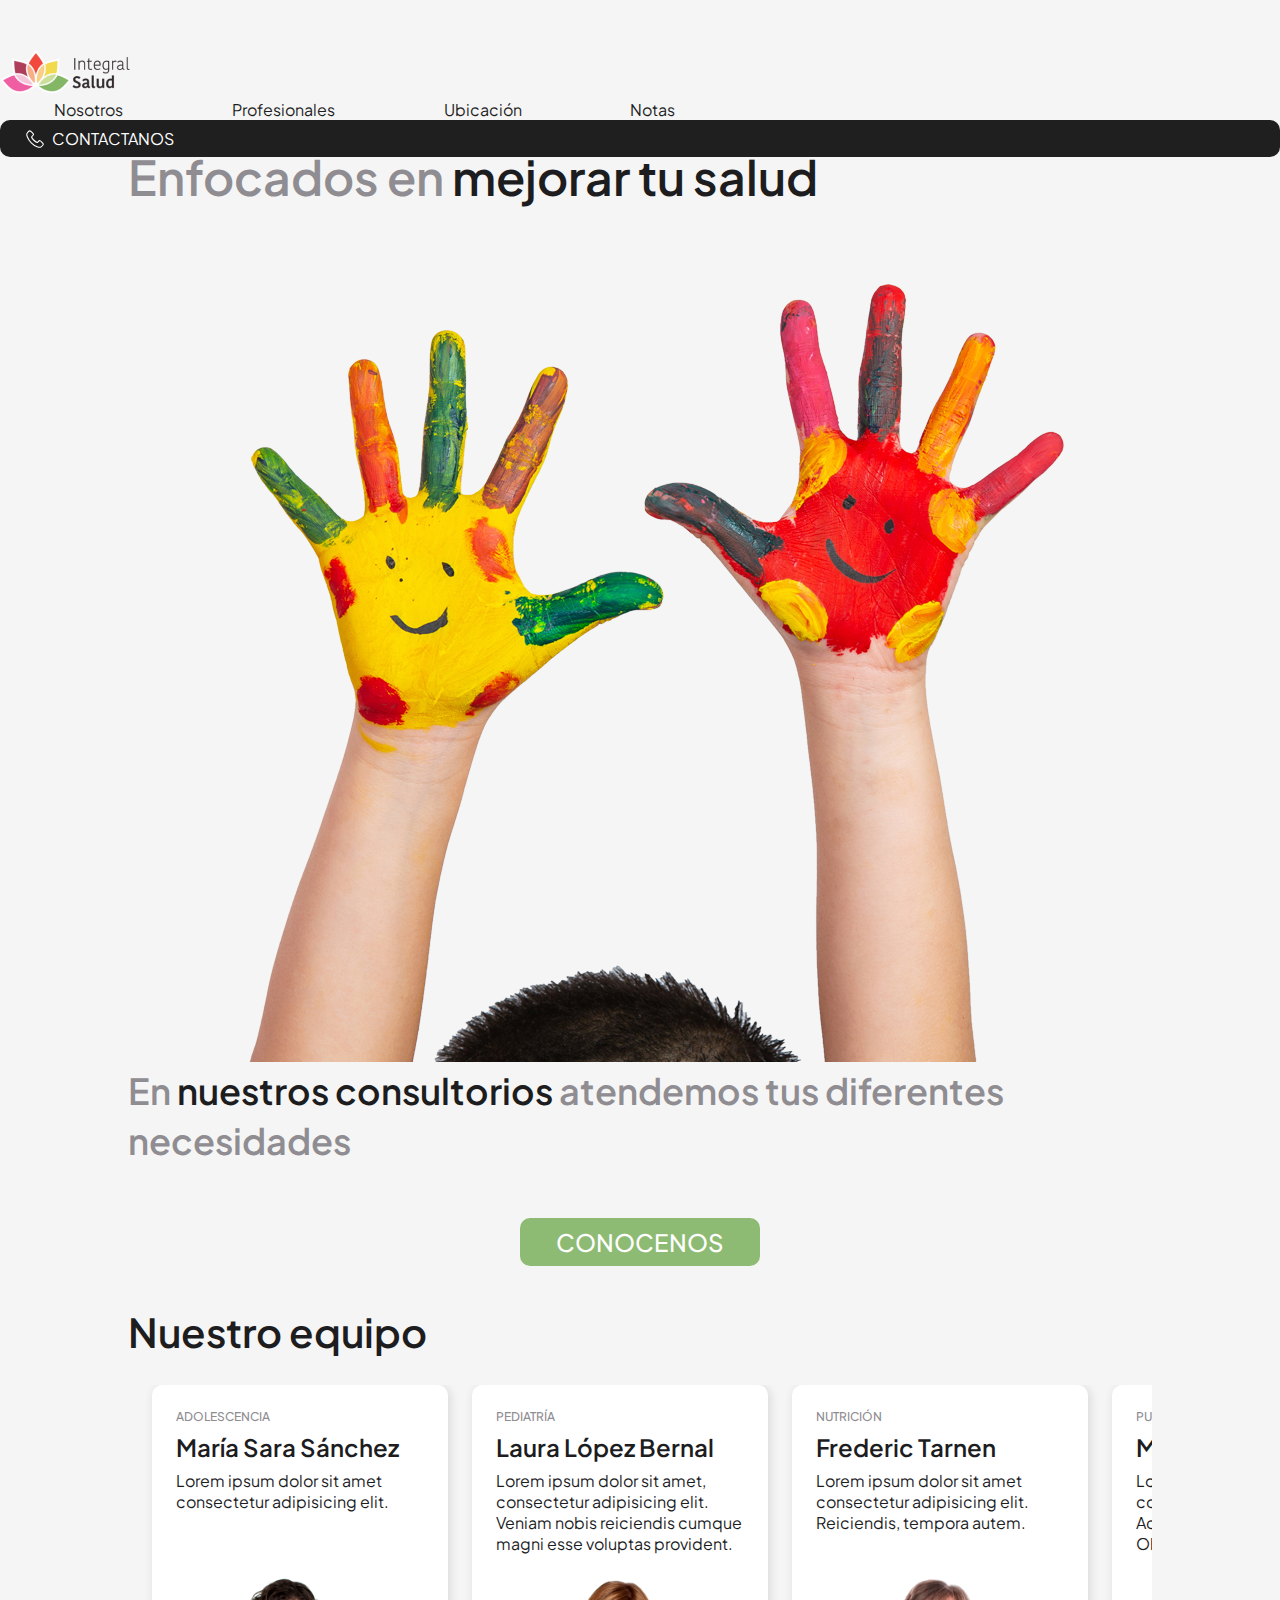
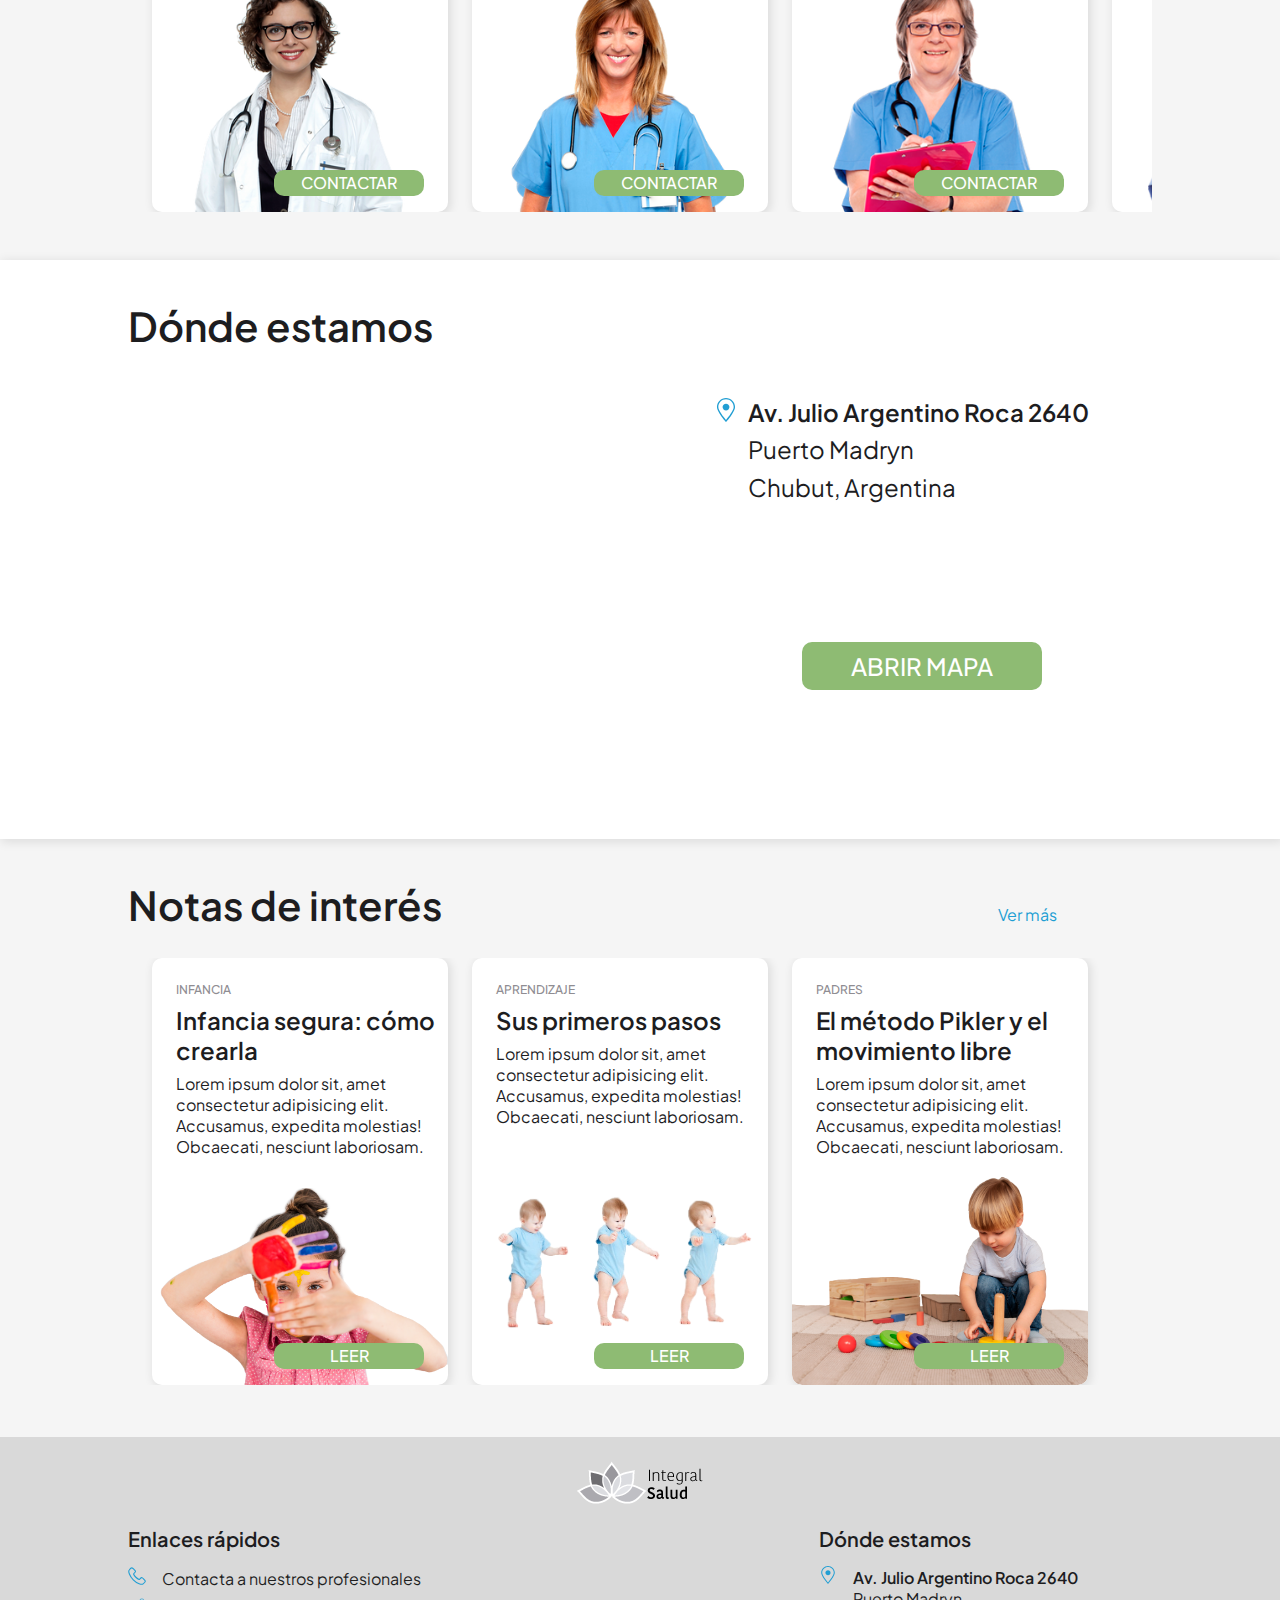
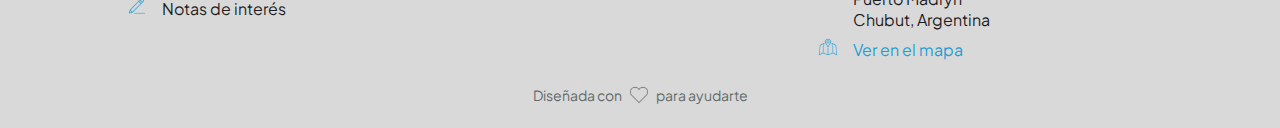
==== index.html @ 853116d3 "Correcciones de mejora SEO y ajustes páginas terciarias" ====
<!DOCTYPE html>
<html lang="es">

<head>
    <meta charset="UTF-8">
    <meta http-equiv="X-UA-Compatible" content="IE=edge">
    <meta name="viewport" content="width=device-width, initial-scale=1.0">
    <meta name="description" content="Consultorios de atención interdiciplinar con excelentes profesionales ubicados en Puerto Madryn">
    <title>Integral Salud</title>
    <!-- CSS Bootstrap -->
    <link href="https://cdn.jsdelivr.net/npm/bootstrap@5.3.0-alpha1/dist/css/bootstrap.min.css" rel="stylesheet"
        integrity="sha384-GLhlTQ8iRABdZLl6O3oVMWSktQOp6b7In1Zl3/Jr59b6EGGoI1aFkw7cmDA6j6gD" crossorigin="anonymous">
    <!-- CSS Propio -->
    <link rel="stylesheet" href="css/style.css">
    <link rel="shortcut icon" href="img/favicon.png" type="image/x-icon">
</head>

<body class="body">

    <header class="container-fluid header">
        <nav class="container navbar navbar-expand-lg">
            <div class="container">
                <a class="navbar-brand" href="index.html"><img class="logo" src="img/logo-IS.png"
                        alt="Logo Integral Salud"></a>
                <button class="navbar-toggler" type="button" data-bs-toggle="collapse"
                    data-bs-target="#navbarSupportedContent" aria-current="true" aria-controls="navbarSupportedContent"
                    aria-expanded="false" aria-label="Toggle navigation">
                    <span class="navbar-toggler-icon"></span>
                </button>
                <div class="collapse navbar-collapse ms-4" id="navbarSupportedContent">
                    <ul class="navbar-nav me-auto mb-2 mb-lg-0">
                        <li class="nav-item">
                            <a class="nav-link" href="html/nosotros.html">Nosotros</a>
                        </li>
                        <li class="nav-item">
                            <a class="nav-link" href="html/equipo.html">Profesionales</a>
                        </li>
                        <li class="nav-item">
                            <a class="nav-link" href="#anclaDonde">Ubicación</a>
                        </li>
                        <li class="nav-item">
                            <a class="nav-link" href="html/notas.html">Notas</a>
                        </li>
                    </ul>
                    <a href="html/contacto.html" class="contactoHeader"><img class="phoneHeader-white"
                            src="img/phone-byn.svg">
                        Contactanos</a>
                </div>
            </div>
        </nav>
    </header>

    <main class=" container-fluid">
        <!-- SECCIÓN 1 - Intro -->
        <section class="fondoGris ">
            <div class="container">
                <h1 class="index">Enfocados en <span class="darkText">mejorar tu salud</span></h1>
                <div class=" intro row">
                    <img src="img/the-hands-of-the-child-who-smeared.png"
                        class="img-fluid imgIntro col-xl-6 col-lg-7 col-md-12" alt="Manos de niño pintadas">
                    <div class="introContacto col-xl-6 col-lg-5 col-md-12">
                        <p>En <span class="darkText">nuestros consultorios</span> atendemos tus diferentes necesidades
                        </p>
                        <a class="btn btnBig" href="html/nosotros.html">Conocenos</a>
                    </div>
                </div>
            </div>
        </section>

        <!-- SECCIÓN 2 - Equipo -->
        <section class="fondoGris">

            <div class="equipo">
                <div class="titleSection">
                    <h2>Nuestro equipo</h2>
                </div>

                <div class="contenedorCard">

                    <div class="card">
                        <div>
                            <h4>Adolescencia</h4>
                            <h3>María Sara Sánchez</h3>
                            <p>Lorem ipsum dolor sit amet consectetur adipisicing elit.</p>
                        </div>
                        <div class="cardFoto">
                            <img class="img-fluid" src="img/female-doctor-1.png" alt="foto doctor X1">
                            <a class="btn btnLittle" href="html/equipo.html#anclaProfUno">Contactar</a>
                        </div>
                    </div>


                    <div class="card">
                        <div>
                            <h4>Pediatría</h4>
                            <h3>Laura López Bernal</h3>
                            <p>Lorem ipsum dolor sit amet, consectetur adipisicing elit. Veniam nobis reiciendis cumque
                                magni esse voluptas provident.</p>
                        </div>
                        <div class="cardFoto">
                            <img src="img/female-doctor-2.png" alt="foto doctor X2">
                            <a class="btn btnLittle" href="html/equipo.html#anclaProfDos">Contactar</a>
                        </div>
                    </div>

                    <div class="card">
                        <div>
                            <h4>Nutrición</h4>
                            <h3>Frederic Tarnen</h3>
                            <p>Lorem ipsum dolor sit amet consectetur adipisicing elit. Reiciendis, tempora autem.</p>
                        </div>
                        <div class="cardFoto">
                            <img src="img/female-doctor-3.png" alt="foto doctor X3">
                            <a class="btn btnLittle" href="html/equipo.html#anclaProfTres">Contactar</a>
                        </div>
                    </div>

                    <div class="card">
                        <div>
                            <h4>Puericultura</h4>
                            <h3>Mima Sánscrito</h3>
                            <p>Lorem ipsum dolor sit, amet consectetur adipisicing elit. Accusamus, expedita molestias!
                                Obcaecati, nesciunt laboriosam.</p>
                        </div>
                        <div class="cardFoto">
                            <img src="img/female-doctor-4.png" alt="foto doctor X4">
                            <a class="btn btnLittle" href="html/equipo.html#anclaProfCuatro">Contactar</a>
                        </div>
                    </div>
                </div>

            </div>
        </section>

        <!-- SECCIÓN 3 - Ubicación -->
        <section class="fondoBlanco">
            <div class="contenedorBlanco">
                <div class="ancla" id="anclaDonde"></div>
                <div class="titleSection">
                    <h2>Dónde estamos</h2>
                </div>
                <div class="contenedorMapa container">

                    <div class="mapa">

                        <iframe
                            src="https://www.google.com/maps/embed?pb=!1m18!1m12!1m3!1d2928.069604830177!2d-65.02210078463288!3d-42.786878379160484!2m3!1f0!2f0!3f0!3m2!1i1024!2i768!4f13.1!3m3!1m2!1s0xbe024aaa87803cfd%3A0x4773f3491fe234e!2sAv.%20Julio%20Argentino%20Roca%202640%2C%20Puerto%20Madryn%2C%20Chubut%2C%20Argentina!5e0!3m2!1ses-419!2sfr!4v1675277834554!5m2!1ses-419!2sfr"
                            width="720" height="468" class="responsive-iframe" style="border:0; border-radius: 10px;"
                            allowfullscreen="" loading="lazy" referrerpolicy="no-referrer-when-downgrade"></iframe>
                    </div>

                    <div class="direccion">
                        <img src="img/location-icon.svg" class="location-icon" alt="icono de ubicación">
                        <div class="direccionMapa">
                            <p class="bold">Av. Julio Argentino Roca 2640</p>
                            <p>Puerto Madryn</p>
                            <p>Chubut, Argentina</p>
                        </div>
                    </div>

                    <div class="btnMapa text-center">
                        <a class="btn btnBig" href="https://goo.gl/maps/G1TZ9tgbTAvMASJS9" target="_blank">Abrir
                            mapa</a>
                    </div>

                </div>
            </div>
        </section>

        <!-- SECCIÓN 4 - Notas -->
        <section class="fondoGris">

            <div class="notas">
                <div class="titleSection titleNotas">
                    <h2>Notas de interés</h2>
                </div>

                <div class="enlaceNotas">
                    <a class="enlaceNotas" href="html/notas.html">Ver más</a>
                </div>

                <div class="contenedorCard cardNotas">
                    <div class="card">
                        <div>
                            <h4>Infancia</h4>
                            <h3>Infancia segura: cómo crearla</h3>
                            <p>Lorem ipsum dolor sit, amet consectetur adipisicing elit. Accusamus, expedita molestias!
                                Obcaecati, nesciunt laboriosam.</p>
                        </div>

                        <div class="cardFoto">
                            <img src="img/girl-looking-through-her-painted-hands.png"
                                alt="niña mirando através de sus manos">
                            <a class="btn btnLittle" id="nota-infancia-segura" href="html/infanciasegura.html">Leer</a>
                        </div>
                    </div>
                    <div class="card">
                        <div>
                            <h4>Aprendizaje</h4>
                            <h3>Sus primeros pasos</h3>
                            <p>Lorem ipsum dolor sit, amet consectetur adipisicing elit. Accusamus, expedita molestias!
                                Obcaecati, nesciunt laboriosam.</p>
                        </div>

                        <div class="cardFoto">
                            <img src="img/primeros-pasos.png" alt="niño dando primeros pasos">
                            <a class="btn btnLittle" id="nota-primeros-pasos" href="html/primerospasos.html">Leer</a>
                        </div>
                    </div>
                    <div class="card">
                        <div>
                            <h4>Padres</h4>
                            <h3>El método Pikler y el movimiento libre</h3>
                            <p>Lorem ipsum dolor sit, amet consectetur adipisicing elit. Accusamus, expedita molestias!
                                Obcaecati, nesciunt laboriosam.</p>
                        </div>

                        <div class="cardFoto">
                            <img src="img/kid-playing-with-wooden-toy.png" alt="niño con juguetes de madera">
                            <a class="btn btnLittle" id="nota-pikler" href="html/metodopikler.html">Leer</a>
                        </div>
                    </div>

                </div>
            </div>
        </section>
    </main>

    <footer class="container-fluid">
        <img id="logoBYN" src="img/logo-IS-byn.png" alt="Logo Integral Salud en grises">

        <div class="contenedorFooter">

            <div class="footerLinks">
                <h5>Enlaces rápidos</h5>
                <a href="html/equipo.html"><img class="phoneHeader-color" src="img/phone-color.svg" alt="icono de teléfono">Contacta a nuestros
                    profesionales</a>
                <a href="html/notas.html"><img class="pencilIcon" src="img/pencil.svg" alt="icono de un lápiz">Notas de interés</a>
            </div>

            <div class="footerAddress">
                <h5>Dónde estamos</h5>
                <div class="address">
                    <div>
                        <img class="locationIcon" src="img/location-icon.svg" alt="icono de ubicación">
                    </div>
                    <div>
                        <p class="bold">Av. Julio Argentino Roca 2640</p>
                        <p>Puerto Madryn</p>
                        <p>Chubut, Argentina</p>
                    </div>
                </div>
                <a href="https://goo.gl/maps/G1TZ9tgbTAvMASJS9" class="linkMapa" target="_blank"><img class="mapaIcon"
                        src="img/mapa.svg" alt="icono de mapa">Ver en el mapa</a>
            </div>

        </div>

        <div class="sign">
            <p>Diseñada con </p><img src="img/heart.svg" alt="icono de un corazón">
            <p> para ayudarte</p>
        </div>
    </footer>
    <script src="https://cdn.jsdelivr.net/npm/bootstrap@5.3.0-alpha1/dist/js/bootstrap.bundle.min.js"
        integrity="sha384-w76AqPfDkMBDXo30jS1Sgez6pr3x5MlQ1ZAGC+nuZB+EYdgRZgiwxhTBTkF7CXvN"
        crossorigin="anonymous"></script>
</body>

</html>
---- css/style.css ----
@charset "UTF-8";
/* FUENTES */
@import url("https://fonts.googleapis.com/css2?family=Plus+Jakarta+Sans:wght@300;400;500;600&display=swap");
/* MIXINS */ /* BODY */
* {
  margin: 0;
  padding: 0;
}

.body {
  background-color: #F5F5F5;
  font-family: "Plus Jakarta Sans", sans-serif;
  color: #1D1D1F;
  font-size: 16px;
  font-weight: 400;
  overflow-x: hidden;
}

.container-fluid,
.container {
  padding-left: 0;
  padding-right: 0;
}

/* MAIN */
main {
  display: flex;
  flex-direction: column;
  position: relative;
  top: 100px;
  margin-bottom: 52px;
  padding-bottom: 52px;
  overflow-x: hidden;
}

.fondoGris {
  margin: 0 10%;
  padding-top: 16px;
}

.fondoBlanco {
  background-color: #FFFFFF;
  box-shadow: 2px 2px 10px 1px rgba(0, 0, 0, 0.1);
  padding-top: 16px;
  padding-bottom: 32px;
}

/* HEADER */
.header {
  position: fixed;
  background: #F5F5F5;
  width: 100vw;
  z-index: 10;
}

/* HEADER - Enlaces menú principal */
nav {
  margin-top: 50px;
  color: #1F1F1F;
  background: #F5F5F5;
  z-index: 10;
}

a {
  text-decoration: none;
  color: #1F1F1F;
}

nav ul a:hover {
  padding-bottom: calc(var(--bs-nav-link-padding-x) - 2px);
  border-bottom: #1F1F1F solid 2px;
  transition: all 0.1s ease;
}

nav li {
  list-style-type: none;
  font-style: normal;
  font-size: 16px;
}

nav ul {
  margin: 0;
  padding: 0;
  display: flex;
  justify-content: space-around;
  width: 57%;
}

.contactoHeader {
  text-transform: uppercase;
  display: flex;
  padding: 8px 32px 8px 18px;
  background-color: #1F1F1F;
  color: #FFFFFF;
  border-radius: 10px;
  flex-direction: row;
  transition: all 0.3s ease;
}

.phoneHeader-white {
  height: 18px;
  margin: auto 8px;
}

.contactoHeader:hover {
  background-color: #5A5A5A;
}

.navbar-toggler {
  border: 0;
}

/* Títulos y subtítulos */
h1,
h2,
h3,
h4.footer,
h5 {
  font-weight: 600;
}

h1.index {
  font-size: 48px;
  color: #8F8D92;
  margin: 30px auto 0px;
}

h2 {
  font-size: 40px;
  margin-top: 24px;
  margin-bottom: 12px;
}

h3,
h2.notas {
  font-size: 24px;
  margin: 8px auto 8px 24px;
}

h4:not(.footer),
h3.notas {
  font-weight: 500;
  font-size: 12px;
  text-transform: uppercase;
  color: #8F8D92;
  margin: 24px auto 0px 24px;
}

h5,
h4.footer,
h3.footer {
  font-size: 20px;
  text-align: left;
  margin: 16px 0px 8px 0px;
}

h1.secundario {
  font-weight: 600;
  font-size: 40px;
  width: 80%;
  margin: 30px auto 8px;
}

h2.pagTerciaria {
  margin: 8px auto;
}

h3.pagTerciaria {
  margin: 24px auto 0px;
}

/* Botones */
.btn {
  color: #FFFFFF;
  background-color: #8EBB73;
  border-radius: 10px;
  font-weight: 500;
  text-transform: uppercase;
  text-align: center;
  display: block;
  transition: all 0.3s ease;
}

.btnBig {
  font-size: 24px;
  line-height: 48px;
  width: 240px;
}

.btnLittle {
  position: absolute;
  right: 24px;
  bottom: 16px;
  font-size: 16px;
  line-height: 26px;
  width: 150px;
}

.btn:hover {
  background-color: #417139;
  color: #FFFFFF;
}

/* SECCIÓN 1 - Intro */
.intro {
  align-items: center;
}

.darkText {
  color: #1D1D1F;
}

.introContacto {
  font-weight: 600;
  font-size: 36px;
  color: #8F8D92;
  display: flex;
  flex-wrap: wrap;
  justify-content: center;
  line-height: 50px;
}
.introContacto p {
  margin: 0%;
  padding-bottom: 52px;
}

.imgIntro {
  margin-top: -20px;
}

/* TARJETAS NOTAS Y PROFESIONALES */
.contenedorCard {
  display: flex;
  width: 100%;
  margin: 16px auto 48px;
  overflow-x: scroll;
  overflow-y: hidden;
  box-sizing: border-box;
  scrollbar-width: none;
  align-items: flex-start;
  padding-right: 20px;
}
.contenedorCard::-webkit-scrollbar {
  width: 0;
}

.card {
  overflow: hidden;
  min-width: 296px;
  max-width: 296px;
  height: 427px;
  background: #FFFFFF;
  box-shadow: 2px 2px 10px 1px rgba(0, 0, 0, 0.1);
  border-radius: 10px;
  margin-left: 24px;
  position: relative;
}
.card p {
  margin: 0px 24px auto 24px;
}

.cardFoto img {
  position: absolute;
  bottom: 0px;
  width: 296px;
  border-bottom-left-radius: 10px;
  border-bottom-right-radius: 10px;
}

/* UBICACIÓN - Sección 3 Home */
.contenedorBlanco {
  margin: 0 10%;
}

.contenedorMapa {
  display: grid;
  grid-template-areas: "mapa direccion" "mapa btnMapa";
  grid-template-rows: 50% 50%;
  grid-template-columns: 50% 45%;
  grid-column-gap: 5%;
}

.responsive-iframe {
  width: 100%;
  height: 440px;
}

.mapa {
  grid-area: mapa;
}

.direccion {
  grid-area: direccion;
  margin: 5% 5%;
  display: flex;
  flex-direction: row;
  align-items: baseline;
}
.direccion p {
  margin: 4% 0%;
  font-size: 24px;
}

.bold {
  font-weight: 600;
}

.location-icon {
  height: 24px;
  margin-right: 10px;
}

.btnMapa {
  margin: 57px auto;
  grid-area: btnMapa;
}

.ancla {
  position: relative;
  top: -135px;
}

/* NOTAS - Sección 4 Home */
.titleSection {
  display: flex;
  flex-direction: row;
  justify-content: space-between;
  align-items: baseline;
}

.notas {
  display: grid;
  grid-template-areas: "titleNotas enlaceNotas" "cardNotas cardNotas";
  grid-template-columns: 85% 15%;
  align-items: baseline;
}

.titleNotas {
  grid-area: titleNotas;
}

.enlaceNotas {
  grid-area: enlaceNotas;
}
.enlaceNotas a {
  font-size: 16px;
  line-height: 20px;
  color: #219ED3;
  text-align: right;
}

.cardNotas {
  grid-area: cardNotas;
}

/* FOOTER */
footer {
  margin-top: 52px;
  margin-bottom: 0px;
  padding: 24px 0px;
  background-color: #D9D9D9;
  text-align: center;
}

.contenedorFooter {
  display: grid;
  grid-template-areas: "footerLinks footerAddress";
  grid-template-columns: 50% 50%;
  grid-column-gap: 10%;
  text-align: left;
  margin-top: 0px;
  margin-left: 10%;
}
.contenedorFooter a {
  margin-top: 8px;
}
.contenedorFooter p {
  margin: 0px;
  font-size: 16px;
}
.contenedorFooter img {
  margin-right: 16px;
  height: 18px;
}
.contenedorFooter .bold {
  margin-top: 8px;
}

.footerLinks {
  display: flex;
  flex-direction: column;
  grid-area: footerLinks;
}

.sign {
  display: flex;
  font-size: 14px;
  color: #656B6C;
  justify-content: center;
  margin-top: 2%;
}
.sign img {
  margin: 0 8px auto;
}

.linkMapa {
  color: #219ED3;
}

.address {
  display: flex;
  align-items: baseline;
}

.footerAddress {
  display: flex;
  flex-direction: column;
  grid-area: footerAddress;
}

/* Páginas secundaria - NOSOTROS, EQUIPO y NOTAS*/
.cardHorizontal {
  width: 100%;
  box-shadow: 2px 2px 10px 1px rgba(0, 0, 0, 0.1);
  border-radius: 10px;
  margin-bottom: 24px;
  align-items: flex-end;
}
.cardHorizontal p {
  margin: 0px 0px 16px 24px;
  text-align: justify;
}

.imgExtra {
  max-width: 100%;
  height: auto;
  margin: auto 0px;
}

.contenido {
  width: 80%;
}

.justificado {
  text-align: justify;
}

.bloque {
  padding-bottom: 32px;
}

.textoGris {
  color: #8F8D92;
}

.textoDestacado {
  font-size: 24px;
}

.btnContactar {
  margin: 0px auto;
}

.boxBlanco {
  margin-bottom: 52px;
}

.whatsappIcon {
  height: 22px;
  margin: 0px 18px;
}

.botonera {
  display: flex;
  justify-content: flex-start;
  align-items: center;
  grid-area: botonera;
}

.btnCard {
  font-size: 14px;
  line-height: 20px;
  padding: 7px 20px;
  margin: 16px 0px 32px 24px;
}

.btnWA {
  display: flex;
  justify-content: center;
  align-content: center;
  margin: 16px 0px 32px 24px;
}

.cardInfo {
  width: 100%;
  margin-bottom: 32px;
  display: grid;
  grid-template-areas: "subtitulo fotoProf" "titulo fotoProf" "botonera fotoProf" "infoProf fotoProf";
  grid-template-columns: 75% 25%;
  align-items: end;
}
.cardInfo h4 {
  grid-area: subtitulo;
}
.cardInfo h3 {
  grid-area: titulo;
}
.cardInfo ul {
  margin-left: 24px;
}

.infoProfUno,
.infoProfDos {
  grid-area: infoProf;
}

.cardFotoProf {
  grid-area: fotoProf;
}
.cardFotoProf img {
  width: 110%;
}

.turnoTres,
.turnoCuatro,
.infoProfTres,
.infoProfCuatro,
.fotoTres,
.fotoCuatro {
  display: none;
}

.cardInfoNota {
  width: 100%;
  margin-bottom: 32px;
  display: grid;
  grid-template-areas: "subtitulo fotoNota" "titulo fotoNota" "infoNota fotoNota" "botonera fotoNota";
  grid-template-columns: 62% 38%;
  align-items: end;
}
.cardInfoNota h3 {
  grid-area: subtitulo;
}
.cardInfoNota h2 {
  grid-area: titulo;
}
.cardInfoNota ul {
  margin-left: 24px;
}

.cardFotoNota {
  grid-area: fotoNota;
}
.cardFotoNota img {
  width: 100%;
  border-end-end-radius: 10px;
}

.infoNotaUno, .infoNotaDos, .infoNotaTres {
  grid-area: infoNota;
}

/* Página secundaria - CONTACTO */
.formContacto {
  width: 68%;
  margin: auto;
  display: flex;
  flex-direction: column;
  justify-content: center;
}

.boxInput {
  display: flex;
  flex-direction: column;
}

.datos {
  display: grid;
  grid-template-areas: "especialista nombre" "email telefono";
  grid-template-columns: 42% 42%;
  grid-column-gap: 16%;
  padding-right: 0;
}

input {
  font-family: "Plus Jakarta Sans", sans-serif;
  font-size: 16px;
  border: 0px;
  box-shadow: 2px 2px 10px 1px rgba(0, 0, 0, 0.1);
  border-radius: 5px;
  padding: 8px 16px;
}

textarea {
  font-family: "Plus Jakarta Sans", sans-serif;
  font-size: 16px;
  border: 0px;
  box-shadow: 2px 2px 10px 1px rgba(0, 0, 0, 0.1);
  border-radius: 5px;
  padding: 8px 16px;
  resize: none;
}

select {
  font-family: "Plus Jakarta Sans", sans-serif;
  font-size: 16px;
  border: 0px;
  box-shadow: 2px 2px 10px 1px rgba(0, 0, 0, 0.1);
  border-radius: 5px;
  padding: 8px 16px;
  padding: 7px 14px;
  width: 100%;
}

label {
  margin-bottom: 8px;
  margin-top: 40px;
  font-weight: 600;
}

.btnSend {
  margin: 32px auto;
  font-size: 24px;
  width: 240px;
}

/* Página terciaria - NOTA INDIVIDUAL */
.fondoBlanco p {
  line-height: 24px;
}

.btnListado {
  width: 330px;
  margin: 0px auto;
}

/* MEDIA QUERIES */
@media (max-width: 991px) {
  .navbar-collapse {
    background-color: #E9E9E9;
    border-bottom-left-radius: 10px;
    border-bottom-right-radius: 10px;
  }
  .ms-4 {
    margin-left: 0px !important;
  }
  .navbar-nav {
    padding-left: 10%;
  }
  .navbar {
    padding-bottom: 0;
    margin-bottom: 0px;
  }
  .navbar-toggler {
    margin-right: 3%;
  }
  .contactoHeader {
    border-top-left-radius: 0px;
    border-top-right-radius: 0px;
  }
  .logo {
    height: 45px;
    margin-left: 10%;
  }
  .contenedorMapa {
    display: grid;
    grid-template-areas: "direccion" "mapa" "btnMapa";
    grid-template-rows: auto;
    grid-template-columns: 100%;
  }
  .direccion p {
    margin: 2% 0%;
  }
  .btnMapa {
    margin: 24px auto;
  }
  .ancla {
    top: -55px;
  }
}
@media (min-width: 992px) and (max-width: 1199px) {
  h1.index {
    font-size: 44px;
  }
  .introContacto {
    font-size: 30px;
    line-height: 32px;
  }
}
@media (min-width: 768px) and (max-width: 991px) {
  h1.index {
    font-size: 40px;
  }
}
@media (min-width: 576px) and (max-width: 767px) {
  h1.index {
    font-size: 36px;
  }
  h2 {
    font-size: 32px;
  }
  .introContacto {
    font-size: 28px;
    line-height: 40px;
  }
  .direccion p {
    font-size: 20px;
  }
}
@media (max-width: 991px) {
  .cardInfo {
    display: grid;
    grid-template-areas: "subtitulo" "titulo" "botonera" "infoProf" "fotoProf";
    grid-template-columns: 100%;
    text-align: center;
  }
  .cardInfo p, .cardInfo ul {
    text-align: justify;
    margin-right: 24px;
  }
  .cardInfo img {
    width: 80%;
  }
  .cardInfoNota {
    display: grid;
    grid-template-areas: "subtitulo" "titulo" "infoNota" "fotoNota" "botonera";
    grid-template-columns: 100%;
  }
  .cardInfoNota p {
    margin-right: 24px;
  }
  .datos {
    display: grid;
    grid-template-areas: "especialista" "nombre" "email" "telefono";
    grid-template-columns: 80%;
    justify-content: center;
  }
}
@media (max-width: 767px) {
  .contenedorFooter {
    display: grid;
    grid-template-areas: "footerLinks" "footerAddress";
    grid-template-rows: auto;
    grid-template-columns: 100%;
    margin-left: 4%;
  }
  .footerAddress,
  .footerLinks,
  .sign {
    margin-top: 18px;
  }
  nav {
    margin-top: 15px;
    margin-bottom: 10px;
  }
  main {
    top: 80px;
    padding-bottom: 32px;
  }
  .datos {
    grid-template-columns: 100%;
  }
  .whatsappIcon {
    height: 20px;
    margin: 0px;
  }
}
@media (max-width: 575px) {
  .introContacto {
    font-size: 24px;
    line-height: 30px;
  }
  h1.index,
  h2,
  h1.secundario {
    font-size: 30px;
  }
  .contenedorCard {
    margin-left: -12%;
    margin-right: 50px;
    width: 100vw;
  }
  .card {
    margin-left: 12px;
  }
  .titleSection h2 {
    width: 100vw;
    margin-top: 24px;
    text-align: center;
  }
  .direccion p {
    font-size: 18px;
    margin: 0%;
  }
  .notas {
    display: grid;
    grid-template-areas: "titleNotas titleNotas" "cardNotas cardNotas" "none enlaceNotas";
    grid-template-columns: 75% 25%;
    grid-template-rows: auto;
  }
  .notas .contenedorCard {
    margin-bottom: 0%;
  }
  .enlaceNotas {
    margin-bottom: 52px;
    margin-top: 8px;
  }
  main {
    top: 60px;
    padding-bottom: 12px;
  }
  .botonera {
    justify-content: space-around;
  }
  .btnCard {
    font-size: 14px;
    line-height: 20px;
    padding: 6px 3%;
    margin: 16px 0px 32px 2%;
  }
  .btnWA {
    margin: 16px 2% 32px 2%;
  }
}

/*# sourceMappingURL=style.css.map */
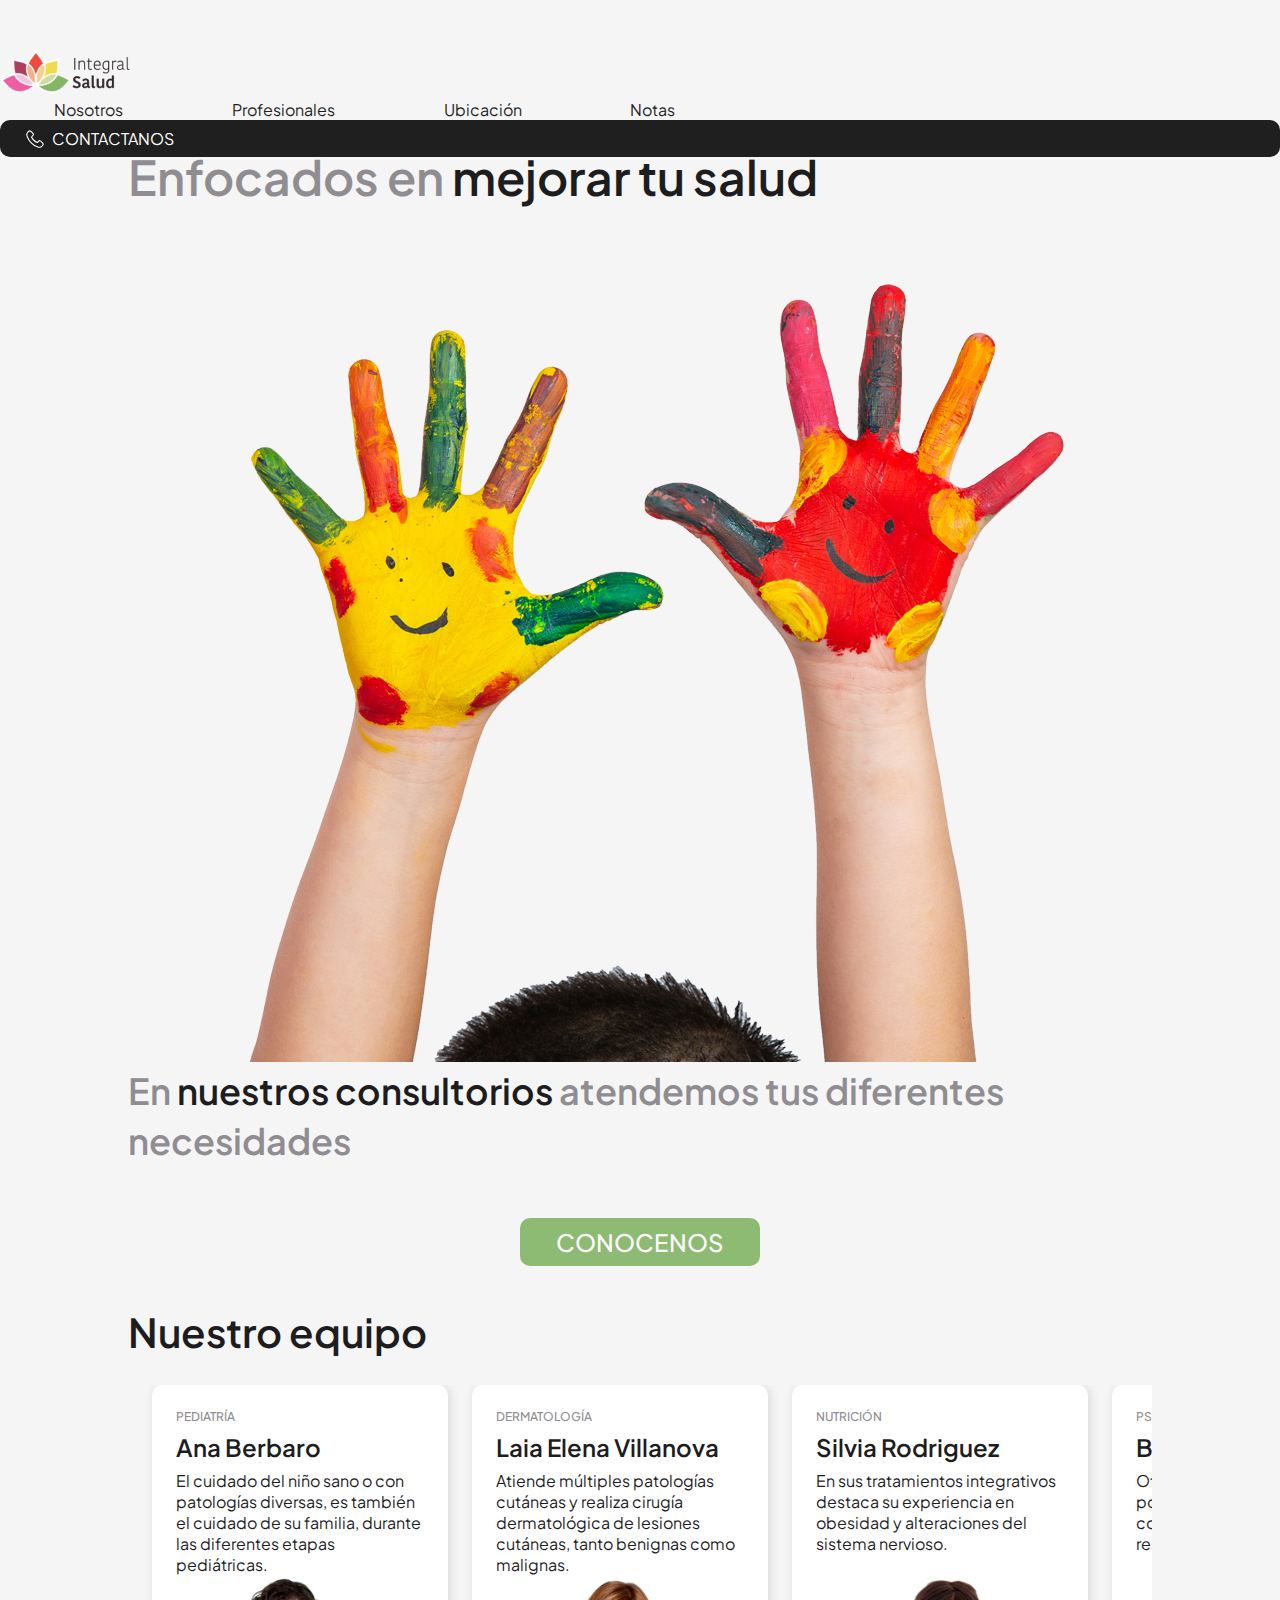
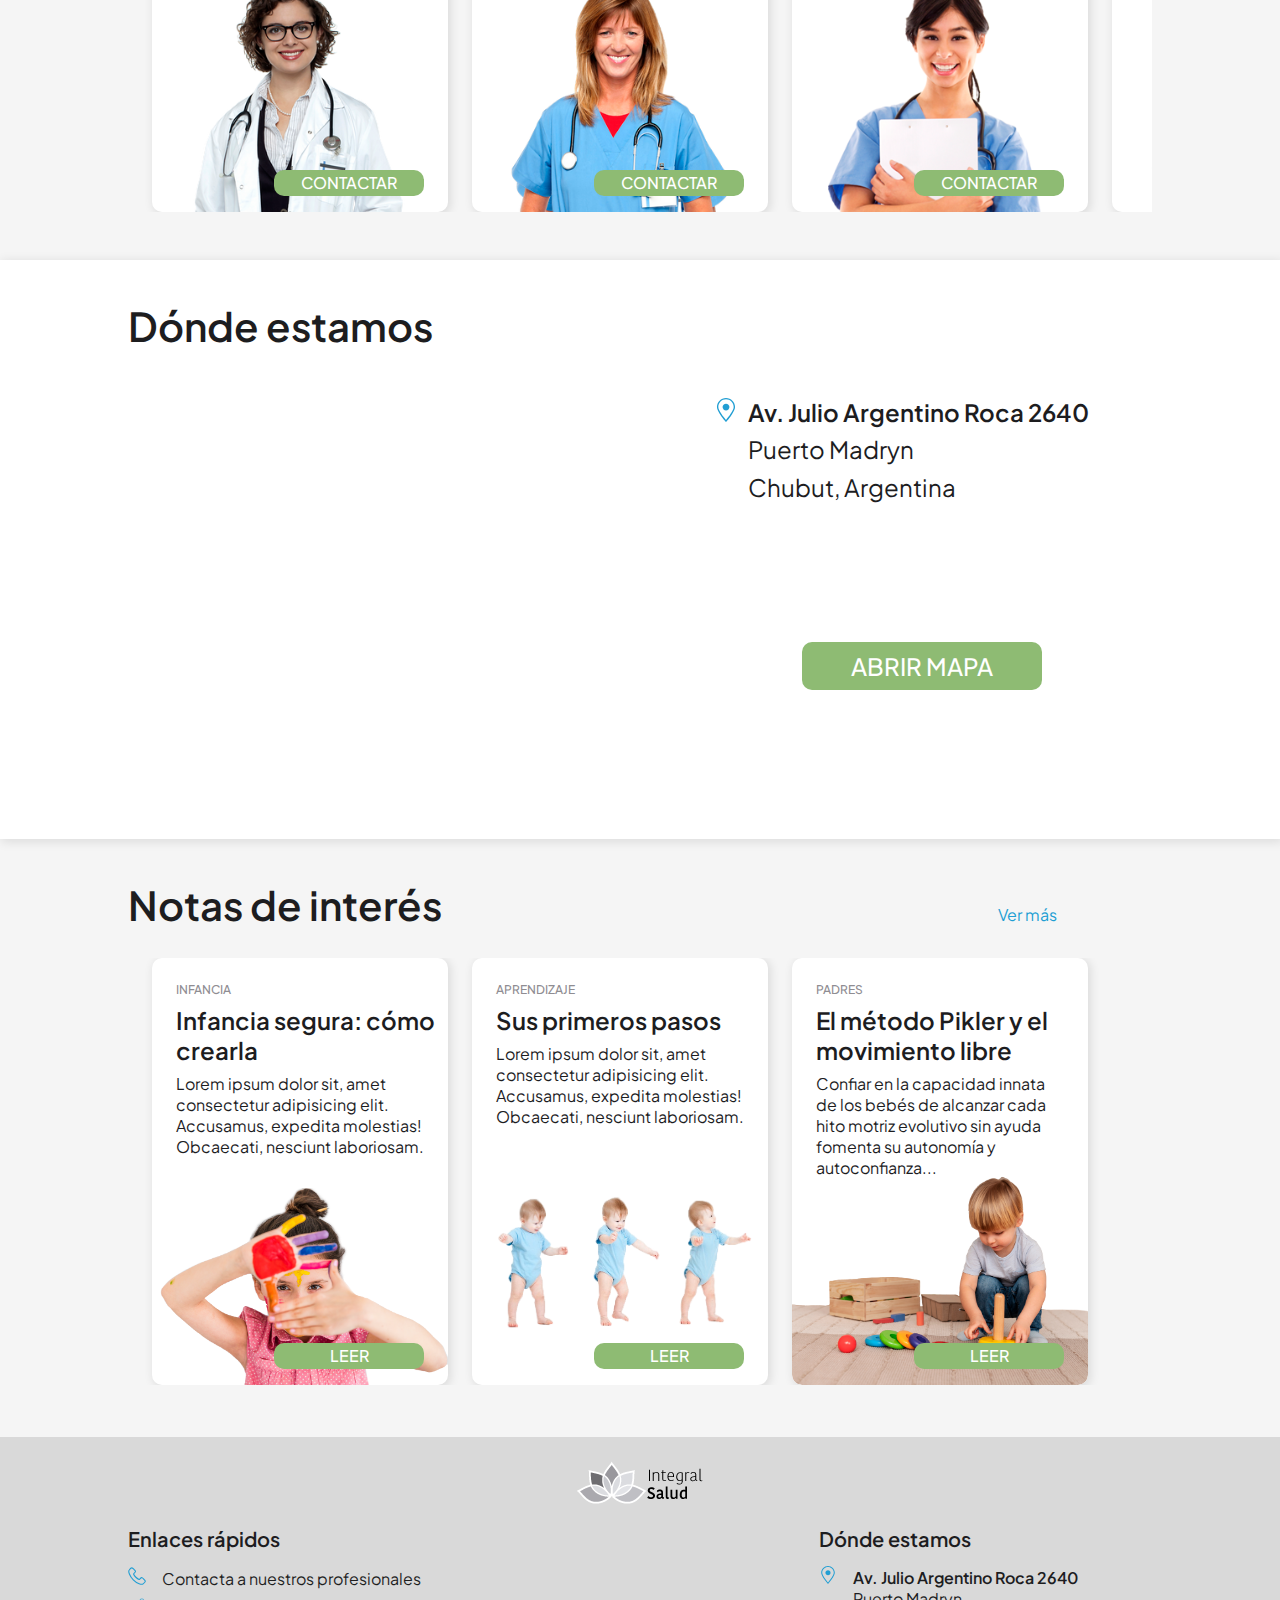
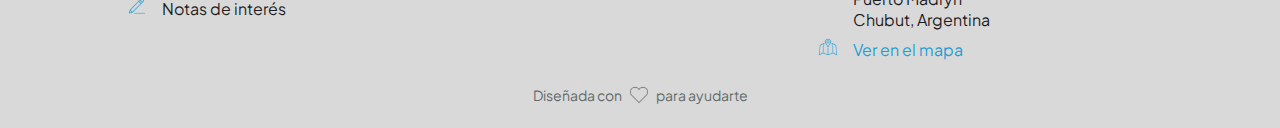
==== commit 870170c0: "Primeros ajustes para PF" ====
--- a/index.html
+++ b/index.html
@@ -5,7 +5,8 @@
     <meta charset="UTF-8">
     <meta http-equiv="X-UA-Compatible" content="IE=edge">
     <meta name="viewport" content="width=device-width, initial-scale=1.0">
-    <meta name="description" content="Consultorios de atención interdiciplinar con excelentes profesionales ubicados en Puerto Madryn">
+    <meta name="description"
+        content="Consultorios de atención interdiciplinar con excelentes profesionales ubicados en Puerto Madryn">
     <title>Integral Salud</title>
     <!-- CSS Bootstrap -->
     <link href="https://cdn.jsdelivr.net/npm/bootstrap@5.3.0-alpha1/dist/css/bootstrap.min.css" rel="stylesheet"
@@ -43,8 +44,7 @@
                         </li>
                     </ul>
                     <a href="html/contacto.html" class="contactoHeader"><img class="phoneHeader-white"
-                            src="img/phone-byn.svg">
-                        Contactanos</a>
+                            src="img/phone-byn.svg" alt="icono de teléfono">Contactanos</a>
                 </div>
             </div>
         </nav>
@@ -79,9 +79,10 @@
 
                     <div class="card">
                         <div>
-                            <h4>Adolescencia</h4>
-                            <h3>María Sara Sánchez</h3>
-                            <p>Lorem ipsum dolor sit amet consectetur adipisicing elit.</p>
+                            <h4>Pediatría</h4>
+                            <h3>Ana Berbaro</h3>
+                            <p>El cuidado del niño sano o con patologías diversas, es también el cuidado de su familia,
+                                durante las diferentes etapas pediátricas.</p>
                         </div>
                         <div class="cardFoto">
                             <img class="img-fluid" src="img/female-doctor-1.png" alt="foto doctor X1">
@@ -92,10 +93,10 @@
 
                     <div class="card">
                         <div>
-                            <h4>Pediatría</h4>
-                            <h3>Laura López Bernal</h3>
-                            <p>Lorem ipsum dolor sit amet, consectetur adipisicing elit. Veniam nobis reiciendis cumque
-                                magni esse voluptas provident.</p>
+                            <h4>Dermatología</h4>
+                            <h3>Laia Elena Villanova</h3>
+                            <p>Atiende múltiples patologías cutáneas y realiza cirugía dermatológica de lesiones
+                                cutáneas, tanto benignas como malignas.</p>
                         </div>
                         <div class="cardFoto">
                             <img src="img/female-doctor-2.png" alt="foto doctor X2">
@@ -106,8 +107,9 @@
                     <div class="card">
                         <div>
                             <h4>Nutrición</h4>
-                            <h3>Frederic Tarnen</h3>
-                            <p>Lorem ipsum dolor sit amet consectetur adipisicing elit. Reiciendis, tempora autem.</p>
+                            <h3>Silvia Rodriguez</h3>
+                            <p>En sus tratamientos integrativos destaca su experiencia en obesidad y alteraciones del
+                                sistema nervioso.</p>
                         </div>
                         <div class="cardFoto">
                             <img src="img/female-doctor-3.png" alt="foto doctor X3">
@@ -117,10 +119,10 @@
 
                     <div class="card">
                         <div>
-                            <h4>Puericultura</h4>
-                            <h3>Mima Sánscrito</h3>
-                            <p>Lorem ipsum dolor sit, amet consectetur adipisicing elit. Accusamus, expedita molestias!
-                                Obcaecati, nesciunt laboriosam.</p>
+                            <h4>Psicología</h4>
+                            <h3>Beatriz Gil González</h3>
+                            <p>Ofrece un lugar seguro donde poder hablar de tus inquietudes con una persona cercana,
+                                respetuosa y comprometida.</p>
                         </div>
                         <div class="cardFoto">
                             <img src="img/female-doctor-4.png" alt="foto doctor X4">
@@ -142,7 +144,6 @@
                 <div class="contenedorMapa container">
 
                     <div class="mapa">
-
                         <iframe
                             src="https://www.google.com/maps/embed?pb=!1m18!1m12!1m3!1d2928.069604830177!2d-65.02210078463288!3d-42.786878379160484!2m3!1f0!2f0!3f0!3m2!1i1024!2i768!4f13.1!3m3!1m2!1s0xbe024aaa87803cfd%3A0x4773f3491fe234e!2sAv.%20Julio%20Argentino%20Roca%202640%2C%20Puerto%20Madryn%2C%20Chubut%2C%20Argentina!5e0!3m2!1ses-419!2sfr!4v1675277834554!5m2!1ses-419!2sfr"
                             width="720" height="468" class="responsive-iframe" style="border:0; border-radius: 10px;"
@@ -211,8 +212,7 @@
                         <div>
                             <h4>Padres</h4>
                             <h3>El método Pikler y el movimiento libre</h3>
-                            <p>Lorem ipsum dolor sit, amet consectetur adipisicing elit. Accusamus, expedita molestias!
-                                Obcaecati, nesciunt laboriosam.</p>
+                            <p>Confiar en la capacidad innata de los bebés de alcanzar cada hito motriz evolutivo sin ayuda fomenta su autonomía y autoconfianza...</p>
                         </div>
 
                         <div class="cardFoto">
@@ -233,9 +233,11 @@
 
             <div class="footerLinks">
                 <h5>Enlaces rápidos</h5>
-                <a href="html/equipo.html"><img class="phoneHeader-color" src="img/phone-color.svg" alt="icono de teléfono">Contacta a nuestros
+                <a href="html/equipo.html"><img class="phoneHeader-color" src="img/phone-color.svg"
+                        alt="icono de teléfono">Contacta a nuestros
                     profesionales</a>
-                <a href="html/notas.html"><img class="pencilIcon" src="img/pencil.svg" alt="icono de un lápiz">Notas de interés</a>
+                <a href="html/notas.html"><img class="pencilIcon" src="img/pencil.svg" alt="icono de un lápiz">Notas de
+                    interés</a>
             </div>
 
             <div class="footerAddress">
--- a/css/style.css
+++ b/css/style.css
@@ -53,7 +53,6 @@
   z-index: 10;
 }
 
-/* HEADER - Enlaces menú principal */
 nav {
   margin-top: 50px;
   color: #1F1F1F;
@@ -137,7 +136,7 @@
   margin: 8px auto 8px 24px;
 }
 
-h4:not(.footer),
+h4:not(.footer, .listValues),
 h3.notas {
   font-weight: 500;
   font-size: 12px;
@@ -167,6 +166,12 @@
 
 h3.pagTerciaria {
   margin: 24px auto 0px;
+}
+
+h4.listValues {
+  font-weight: 500;
+  font-size: 18px;
+  text-transform: uppercase;
 }
 
 /* Botones */
@@ -510,7 +515,9 @@
 }
 
 .infoProfUno,
-.infoProfDos {
+.infoProfDos,
+.infoProfTres,
+.infoProfCuatro {
   grid-area: infoProf;
 }
 
@@ -519,15 +526,6 @@
 }
 .cardFotoProf img {
   width: 110%;
-}
-
-.turnoTres,
-.turnoCuatro,
-.infoProfTres,
-.infoProfCuatro,
-.fotoTres,
-.fotoCuatro {
-  display: none;
 }
 
 .cardInfoNota {
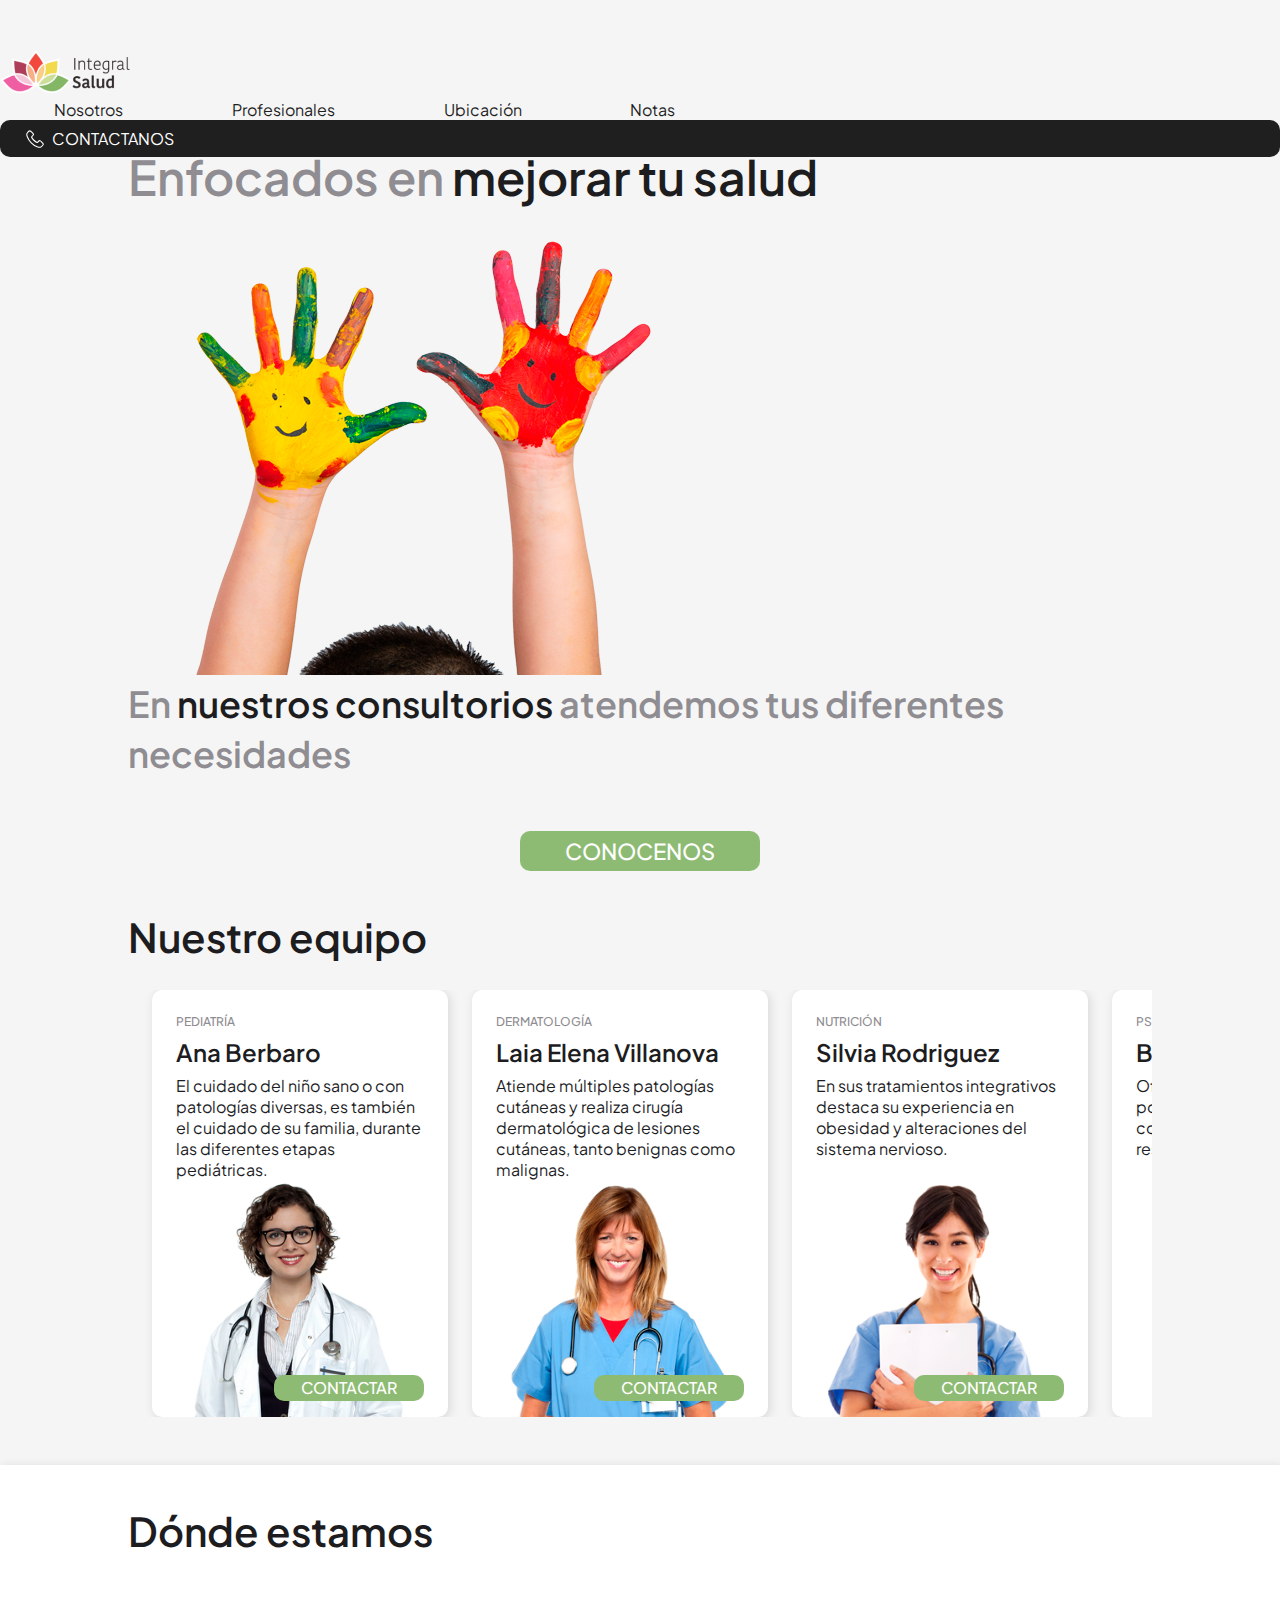
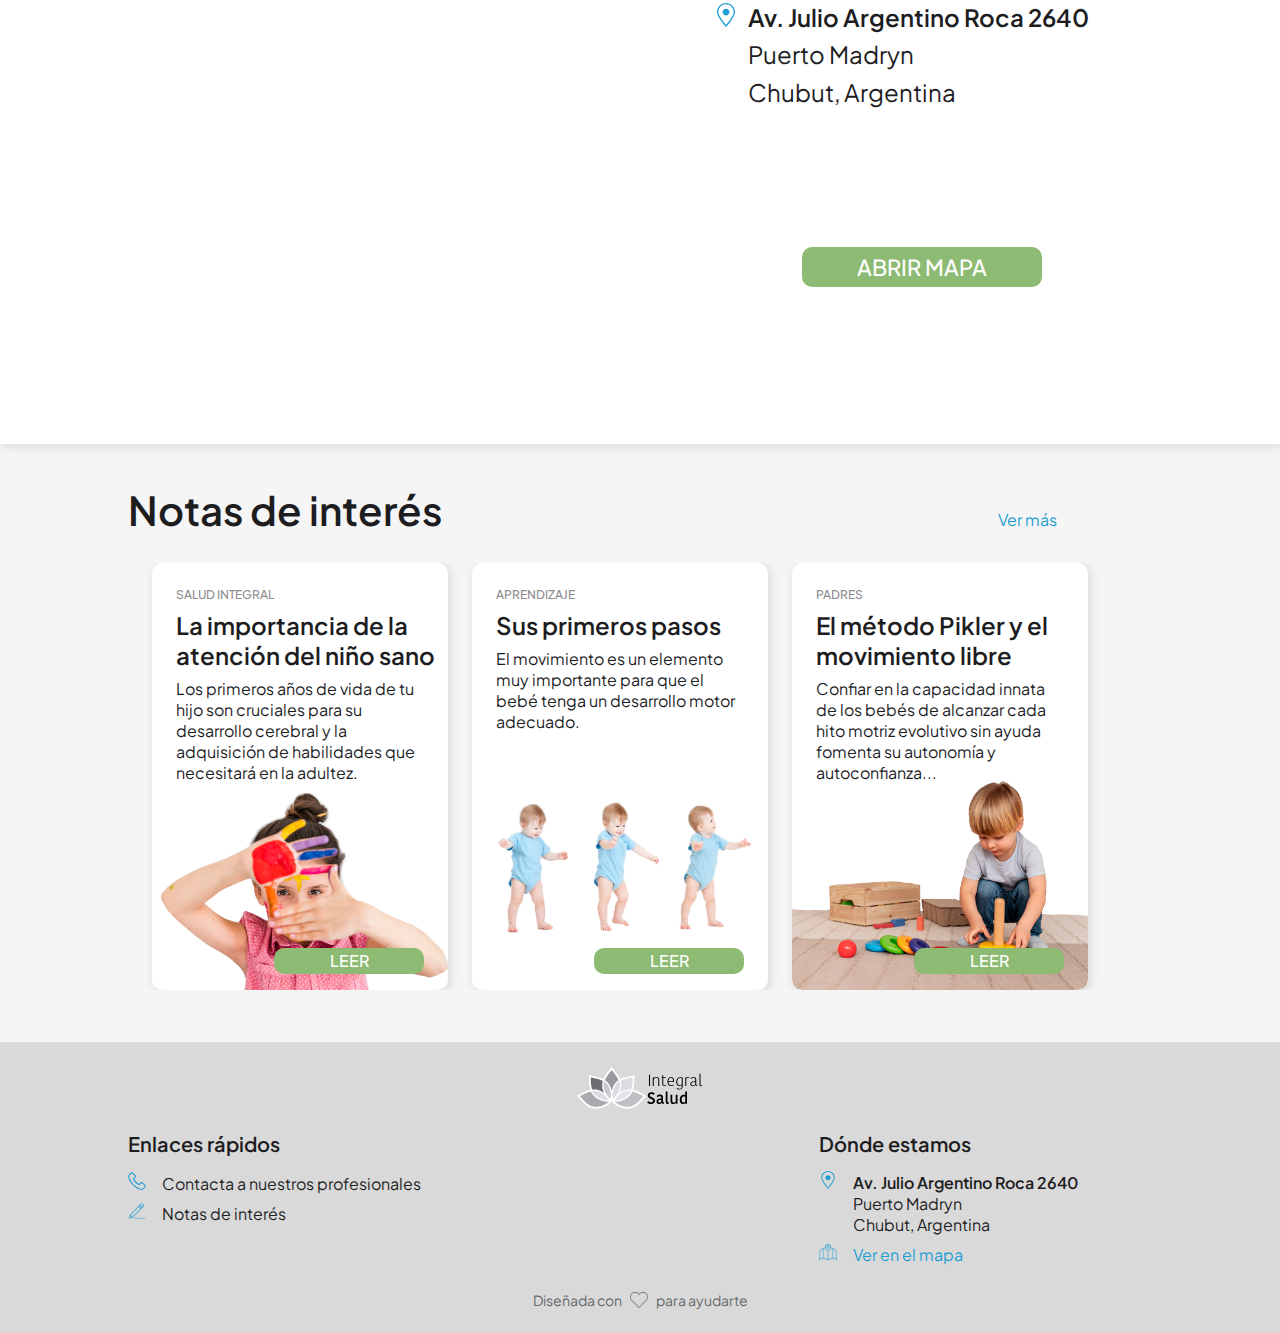
==== commit 8117619b: "Reemplazando lorems" ====
--- a/index.html
+++ b/index.html
@@ -183,24 +183,22 @@
                 <div class="contenedorCard cardNotas">
                     <div class="card">
                         <div>
-                            <h4>Infancia</h4>
-                            <h3>Infancia segura: cómo crearla</h3>
-                            <p>Lorem ipsum dolor sit, amet consectetur adipisicing elit. Accusamus, expedita molestias!
-                                Obcaecati, nesciunt laboriosam.</p>
+                            <h4>Salud Integral</h4>
+                            <h3>La importancia de la atención del niño sano</h3>
+                            <p>Los primeros años de vida de tu hijo son cruciales para su desarrollo cerebral y la adquisición de habilidades que necesitará en la adultez.</p>
                         </div>
 
                         <div class="cardFoto">
                             <img src="img/girl-looking-through-her-painted-hands.png"
                                 alt="niña mirando através de sus manos">
-                            <a class="btn btnLittle" id="nota-infancia-segura" href="html/infanciasegura.html">Leer</a>
+                            <a class="btn btnLittle" id="nota-nino-sano" href="html/ninosano.html">Leer</a>
                         </div>
                     </div>
                     <div class="card">
                         <div>
                             <h4>Aprendizaje</h4>
                             <h3>Sus primeros pasos</h3>
-                            <p>Lorem ipsum dolor sit, amet consectetur adipisicing elit. Accusamus, expedita molestias!
-                                Obcaecati, nesciunt laboriosam.</p>
+                            <p>El movimiento es un elemento muy importante para que el bebé tenga un desarrollo motor adecuado. </p>
                         </div>
 
                         <div class="cardFoto">
--- a/css/style.css
+++ b/css/style.css
@@ -130,14 +130,19 @@
   margin-bottom: 12px;
 }
 
+h4.subtituloNotas {
+  font-size: 20px;
+  margin-top: 24px;
+}
+
 h3,
-h2.notas {
+h2.notasTitulo {
   font-size: 24px;
   margin: 8px auto 8px 24px;
 }
 
-h4:not(.footer, .listValues),
-h3.notas {
+h4:not(.footer, .tituloSecundario, .subtituloNotas),
+h3.notasSubtitulo {
   font-weight: 500;
   font-size: 12px;
   text-transform: uppercase;
@@ -154,7 +159,6 @@
 }
 
 h1.secundario {
-  font-weight: 600;
   font-size: 40px;
   width: 80%;
   margin: 30px auto 8px;
@@ -168,7 +172,7 @@
   margin: 24px auto 0px;
 }
 
-h4.listValues {
+h4.tituloSecundario {
   font-weight: 500;
   font-size: 18px;
   text-transform: uppercase;
@@ -187,8 +191,8 @@
 }
 
 .btnBig {
-  font-size: 24px;
-  line-height: 48px;
+  font-size: 22px;
+  line-height: 40px;
   width: 240px;
 }
 
@@ -425,15 +429,19 @@
 
 /* Páginas secundaria - NOSOTROS, EQUIPO y NOTAS*/
 .cardHorizontal {
-  width: 100%;
+  width: 80%;
   box-shadow: 2px 2px 10px 1px rgba(0, 0, 0, 0.1);
   border-radius: 10px;
-  margin-bottom: 24px;
+  margin: 0 auto 24px;
   align-items: flex-end;
 }
 .cardHorizontal p {
   margin: 0px 0px 16px 24px;
   text-align: justify;
+}
+
+.textoDestacado {
+  margin: 24px 10% 12px;
 }
 
 .imgExtra {
@@ -622,13 +630,17 @@
   width: 240px;
 }
 
+.lista {
+  margin-left: 2%;
+}
+
 /* Página terciaria - NOTA INDIVIDUAL */
 .fondoBlanco p {
   line-height: 24px;
 }
 
 .btnListado {
-  width: 330px;
+  width: 280px;
   margin: 0px auto;
 }
 
@@ -712,12 +724,16 @@
     grid-template-columns: 100%;
     text-align: center;
   }
-  .cardInfo p, .cardInfo ul {
+  .cardInfo p,
+  .cardInfo ul {
     text-align: justify;
     margin-right: 24px;
   }
   .cardInfo img {
     width: 80%;
+  }
+  .cardHorizontal {
+    width: 90%;
   }
   .cardInfoNota {
     display: grid;
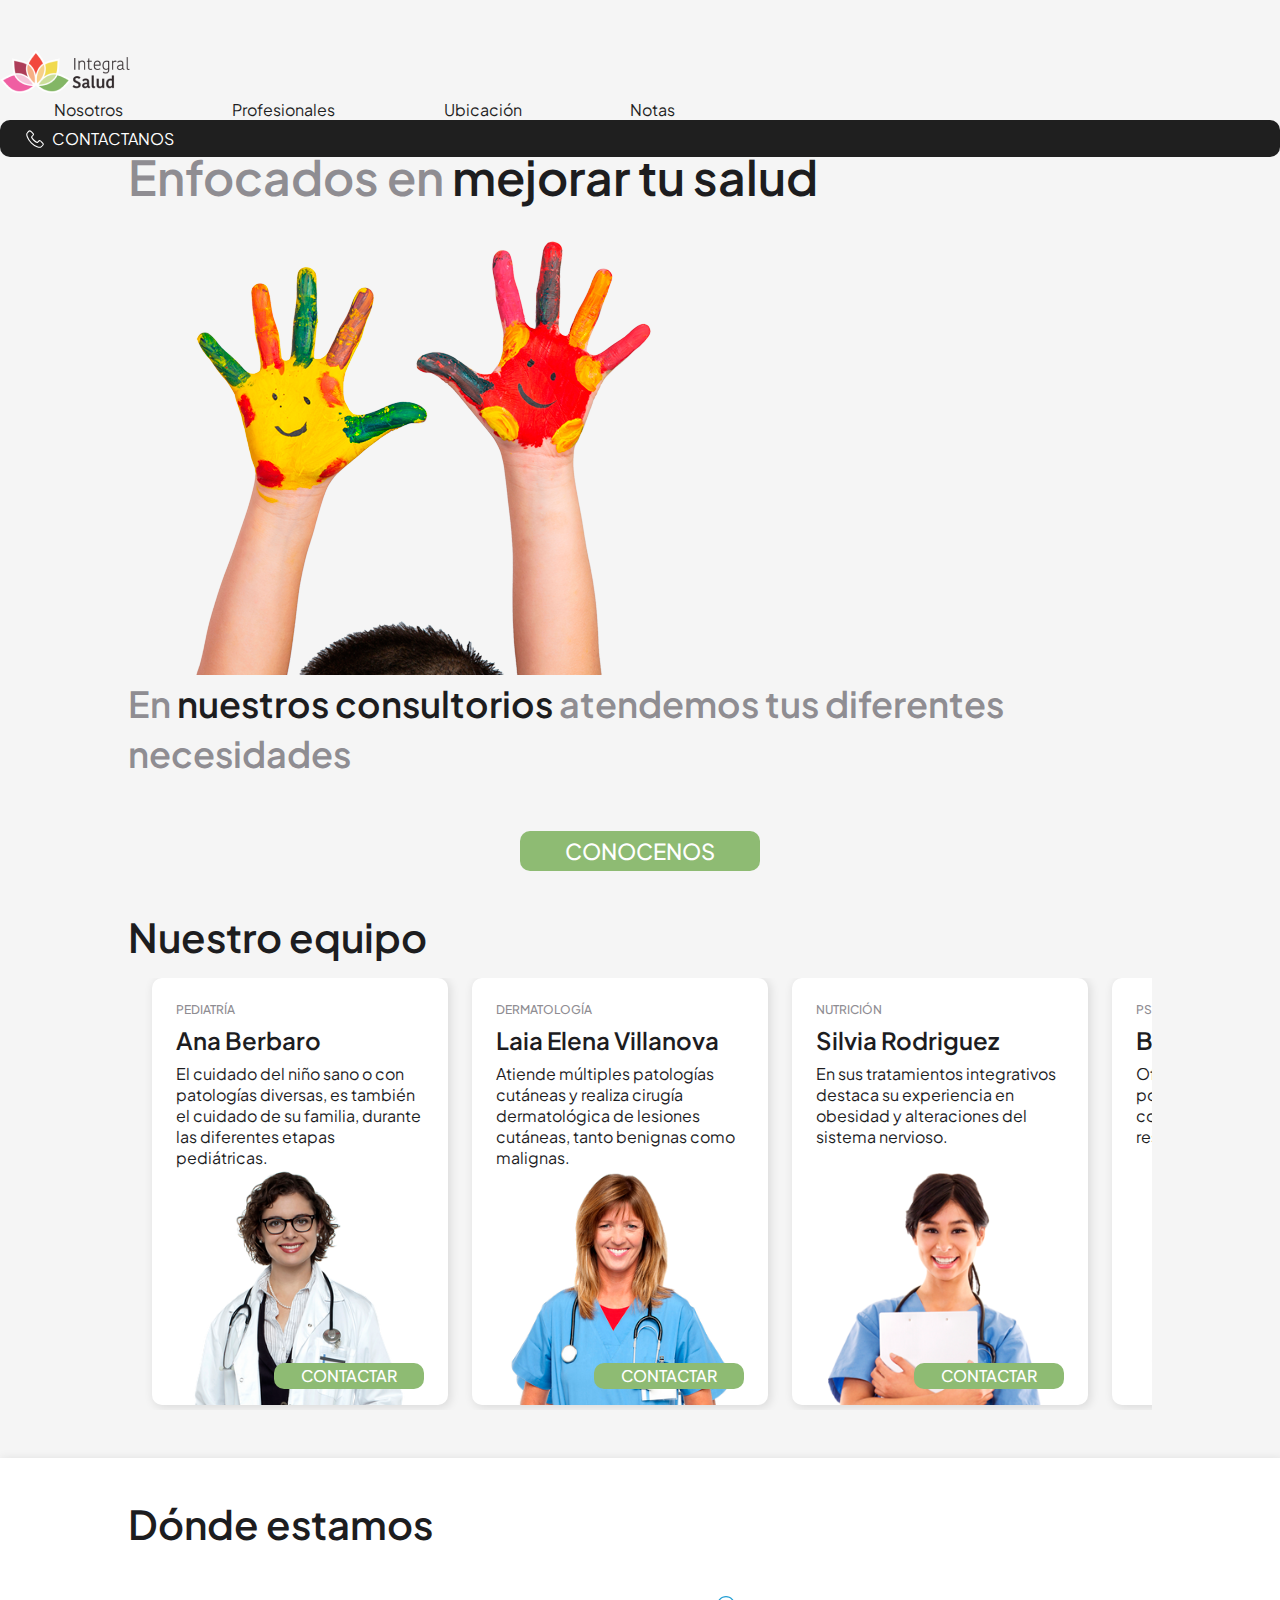
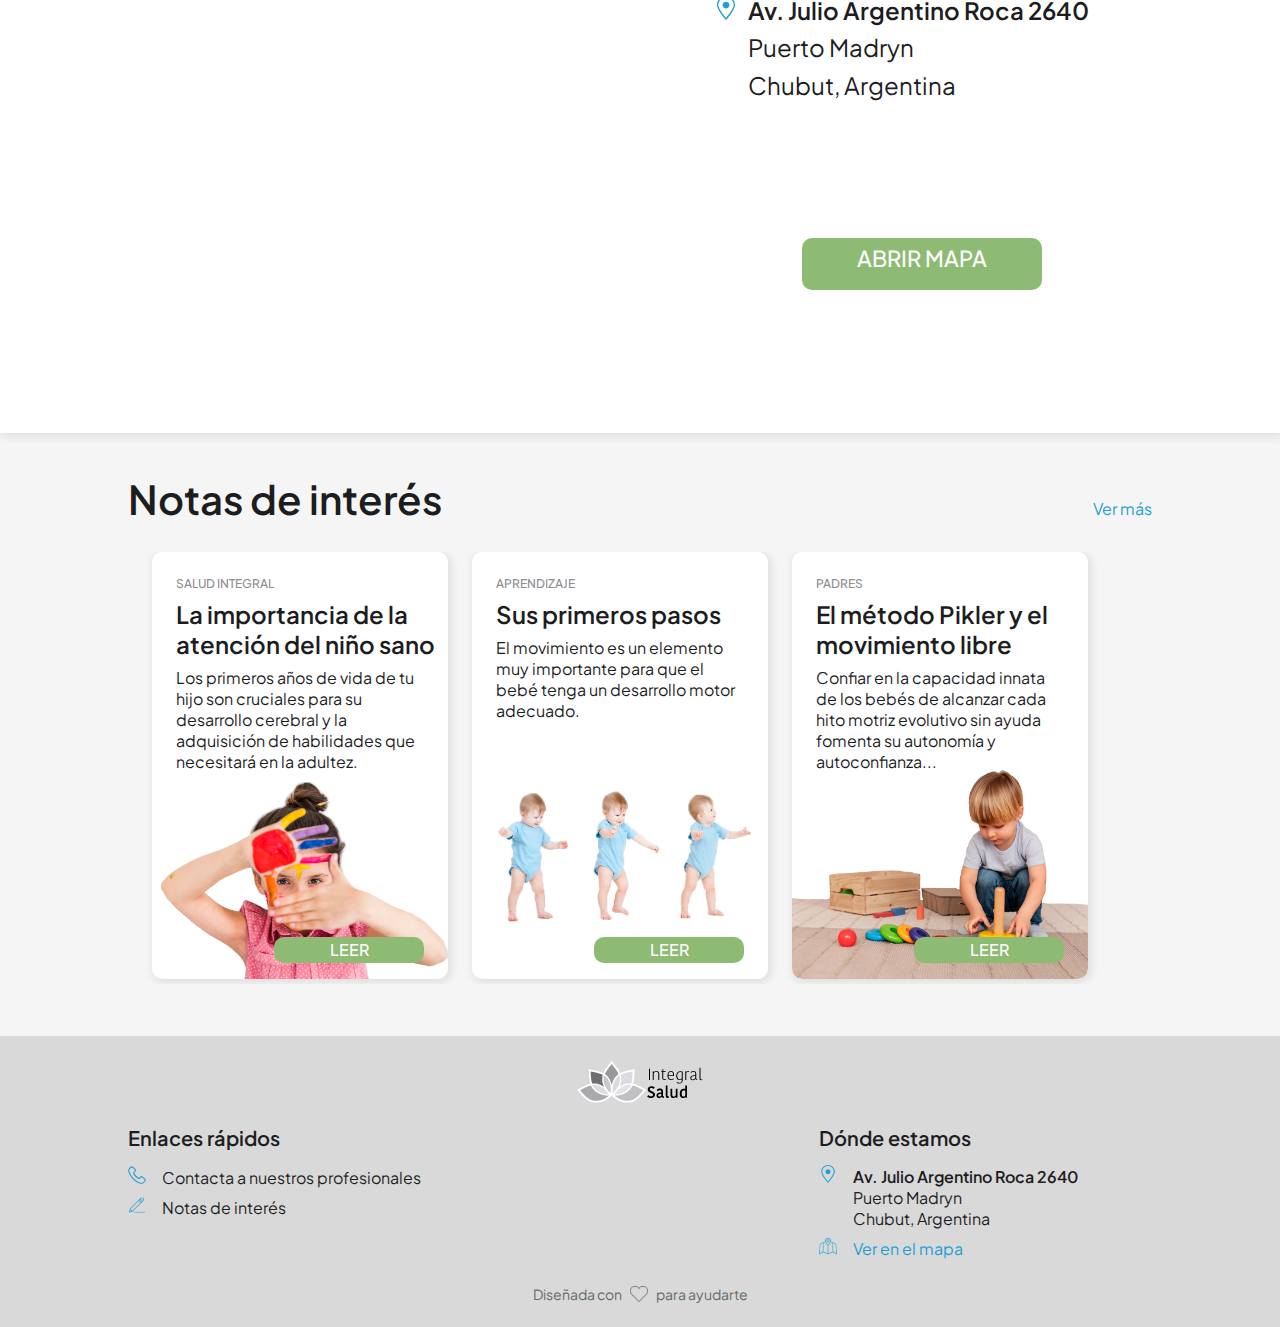
==== commit 60e09c78: "Entrega final" ====
--- a/index.html
+++ b/index.html
@@ -43,7 +43,7 @@
                             <a class="nav-link" href="html/notas.html">Notas</a>
                         </li>
                     </ul>
-                    <a href="html/contacto.html" class="contactoHeader"><img class="phoneHeader-white"
+                    <a href="html/contacto.html" class="navbar__button-contact"><img class="icon-phone_white"
                             src="img/phone-byn.svg" alt="icono de teléfono">Contactanos</a>
                 </div>
             </div>
@@ -52,206 +52,162 @@
 
     <main class=" container-fluid">
         <!-- SECCIÓN 1 - Intro -->
-        <section class="fondoGris ">
+        <section class="container_grey section-intro">
             <div class="container">
-                <h1 class="index">Enfocados en <span class="darkText">mejorar tu salud</span></h1>
-                <div class=" intro row">
-                    <img src="img/the-hands-of-the-child-who-smeared.png"
-                        class="img-fluid imgIntro col-xl-6 col-lg-7 col-md-12" alt="Manos de niño pintadas">
-                    <div class="introContacto col-xl-6 col-lg-5 col-md-12">
-                        <p>En <span class="darkText">nuestros consultorios</span> atendemos tus diferentes necesidades
-                        </p>
-                        <a class="btn btnBig" href="html/nosotros.html">Conocenos</a>
+                <h1>Enfocados en <span>mejorar tu salud</span></h1>
+                <div class="box-intro row">
+                    <img src="img/the-hands-of-the-child-who-smeared.png" class="col-xl-6 col-lg-7 col-md-12"
+                        alt="Manos de niño pintadas">
+                    <div class="col-xl-6 col-lg-5 col-md-12">
+                        <p>En <span>nuestros consultorios</span> atendemos tus diferentes necesidades</p>
+                        <a class="btn btn_big" href="html/nosotros.html">Conocenos</a>
                     </div>
                 </div>
             </div>
         </section>
 
         <!-- SECCIÓN 2 - Equipo -->
-        <section class="fondoGris">
-
-            <div class="equipo">
-                <div class="titleSection">
-                    <h2>Nuestro equipo</h2>
-                </div>
-
-                <div class="contenedorCard">
-
-                    <div class="card">
-                        <div>
-                            <h4>Pediatría</h4>
-                            <h3>Ana Berbaro</h3>
-                            <p>El cuidado del niño sano o con patologías diversas, es también el cuidado de su familia,
-                                durante las diferentes etapas pediátricas.</p>
-                        </div>
-                        <div class="cardFoto">
-                            <img class="img-fluid" src="img/female-doctor-1.png" alt="foto doctor X1">
-                            <a class="btn btnLittle" href="html/equipo.html#anclaProfUno">Contactar</a>
-                        </div>
-                    </div>
-
-
-                    <div class="card">
-                        <div>
-                            <h4>Dermatología</h4>
-                            <h3>Laia Elena Villanova</h3>
-                            <p>Atiende múltiples patologías cutáneas y realiza cirugía dermatológica de lesiones
-                                cutáneas, tanto benignas como malignas.</p>
-                        </div>
-                        <div class="cardFoto">
-                            <img src="img/female-doctor-2.png" alt="foto doctor X2">
-                            <a class="btn btnLittle" href="html/equipo.html#anclaProfDos">Contactar</a>
-                        </div>
-                    </div>
-
-                    <div class="card">
-                        <div>
-                            <h4>Nutrición</h4>
-                            <h3>Silvia Rodriguez</h3>
-                            <p>En sus tratamientos integrativos destaca su experiencia en obesidad y alteraciones del
-                                sistema nervioso.</p>
-                        </div>
-                        <div class="cardFoto">
-                            <img src="img/female-doctor-3.png" alt="foto doctor X3">
-                            <a class="btn btnLittle" href="html/equipo.html#anclaProfTres">Contactar</a>
-                        </div>
-                    </div>
-
-                    <div class="card">
-                        <div>
-                            <h4>Psicología</h4>
-                            <h3>Beatriz Gil González</h3>
-                            <p>Ofrece un lugar seguro donde poder hablar de tus inquietudes con una persona cercana,
-                                respetuosa y comprometida.</p>
-                        </div>
-                        <div class="cardFoto">
-                            <img src="img/female-doctor-4.png" alt="foto doctor X4">
-                            <a class="btn btnLittle" href="html/equipo.html#anclaProfCuatro">Contactar</a>
-                        </div>
-                    </div>
-                </div>
-
-            </div>
+        <section class="container_grey home-section">
+
+            <h2>Nuestro equipo</h2>
+
+            <div class="container-cards box-equipo">
+
+                <div class="card">
+                    <h4>Pediatría</h4>
+                    <h3>Ana Berbaro</h3>
+                    <p>El cuidado del niño sano o con patologías diversas, es también el cuidado de su familia,
+                        durante las diferentes etapas pediátricas.</p>
+                    <img src="img/female-doctor-1.png" alt="foto doctor X1">
+                    <a class="btn btn_little" href="html/equipo.html#anclaProfUno">Contactar</a>
+                </div>
+
+
+                <div class="card">
+                    <h4>Dermatología</h4>
+                    <h3>Laia Elena Villanova</h3>
+                    <p>Atiende múltiples patologías cutáneas y realiza cirugía dermatológica de lesiones
+                        cutáneas, tanto benignas como malignas.</p>
+                    <img src="img/female-doctor-2.png" alt="foto doctor X2">
+                    <a class="btn btn_little" href="html/equipo.html#anclaProfDos">Contactar</a>
+                </div>
+
+                <div class="card">
+                    <h4>Nutrición</h4>
+                    <h3>Silvia Rodriguez</h3>
+                    <p>En sus tratamientos integrativos destaca su experiencia en obesidad y alteraciones del
+                        sistema nervioso.</p>
+                    <img src="img/female-doctor-3.png" alt="foto doctor X3">
+                    <a class="btn btn_little" href="html/equipo.html#anclaProfTres">Contactar</a>
+                </div>
+
+                <div class="card">
+                    <h4>Psicología</h4>
+                    <h3>Beatriz Gil González</h3>
+                    <p>Ofrece un lugar seguro donde poder hablar de tus inquietudes con una persona cercana,
+                        respetuosa y comprometida.</p>
+                    <img src="img/female-doctor-4.png" alt="foto doctor X4">
+                    <a class="btn btn_little" href="html/equipo.html#anclaProfCuatro">Contactar</a>
+                </div>
+            </div>
+
         </section>
 
         <!-- SECCIÓN 3 - Ubicación -->
-        <section class="fondoBlanco">
-            <div class="contenedorBlanco">
-                <div class="ancla" id="anclaDonde"></div>
-                <div class="titleSection">
-                    <h2>Dónde estamos</h2>
-                </div>
-                <div class="contenedorMapa container">
-
-                    <div class="mapa">
-                        <iframe
-                            src="https://www.google.com/maps/embed?pb=!1m18!1m12!1m3!1d2928.069604830177!2d-65.02210078463288!3d-42.786878379160484!2m3!1f0!2f0!3f0!3m2!1i1024!2i768!4f13.1!3m3!1m2!1s0xbe024aaa87803cfd%3A0x4773f3491fe234e!2sAv.%20Julio%20Argentino%20Roca%202640%2C%20Puerto%20Madryn%2C%20Chubut%2C%20Argentina!5e0!3m2!1ses-419!2sfr!4v1675277834554!5m2!1ses-419!2sfr"
-                            width="720" height="468" class="responsive-iframe" style="border:0; border-radius: 10px;"
-                            allowfullscreen="" loading="lazy" referrerpolicy="no-referrer-when-downgrade"></iframe>
-                    </div>
-
-                    <div class="direccion">
-                        <img src="img/location-icon.svg" class="location-icon" alt="icono de ubicación">
-                        <div class="direccionMapa">
-                            <p class="bold">Av. Julio Argentino Roca 2640</p>
-                            <p>Puerto Madryn</p>
-                            <p>Chubut, Argentina</p>
-                        </div>
-                    </div>
-
-                    <div class="btnMapa text-center">
-                        <a class="btn btnBig" href="https://goo.gl/maps/G1TZ9tgbTAvMASJS9" target="_blank">Abrir
-                            mapa</a>
-                    </div>
-
-                </div>
-            </div>
-        </section>
-
-        <!-- SECCIÓN 4 - Notas -->
-        <section class="fondoGris">
-
-            <div class="notas">
-                <div class="titleSection titleNotas">
-                    <h2>Notas de interés</h2>
-                </div>
-
-                <div class="enlaceNotas">
-                    <a class="enlaceNotas" href="html/notas.html">Ver más</a>
-                </div>
-
-                <div class="contenedorCard cardNotas">
-                    <div class="card">
-                        <div>
-                            <h4>Salud Integral</h4>
-                            <h3>La importancia de la atención del niño sano</h3>
-                            <p>Los primeros años de vida de tu hijo son cruciales para su desarrollo cerebral y la adquisición de habilidades que necesitará en la adultez.</p>
-                        </div>
-
-                        <div class="cardFoto">
-                            <img src="img/girl-looking-through-her-painted-hands.png"
-                                alt="niña mirando através de sus manos">
-                            <a class="btn btnLittle" id="nota-nino-sano" href="html/ninosano.html">Leer</a>
-                        </div>
-                    </div>
-                    <div class="card">
-                        <div>
-                            <h4>Aprendizaje</h4>
-                            <h3>Sus primeros pasos</h3>
-                            <p>El movimiento es un elemento muy importante para que el bebé tenga un desarrollo motor adecuado. </p>
-                        </div>
-
-                        <div class="cardFoto">
-                            <img src="img/primeros-pasos.png" alt="niño dando primeros pasos">
-                            <a class="btn btnLittle" id="nota-primeros-pasos" href="html/primerospasos.html">Leer</a>
-                        </div>
-                    </div>
-                    <div class="card">
-                        <div>
-                            <h4>Padres</h4>
-                            <h3>El método Pikler y el movimiento libre</h3>
-                            <p>Confiar en la capacidad innata de los bebés de alcanzar cada hito motriz evolutivo sin ayuda fomenta su autonomía y autoconfianza...</p>
-                        </div>
-
-                        <div class="cardFoto">
-                            <img src="img/kid-playing-with-wooden-toy.png" alt="niño con juguetes de madera">
-                            <a class="btn btnLittle" id="nota-pikler" href="html/metodopikler.html">Leer</a>
-                        </div>
-                    </div>
-
-                </div>
-            </div>
-        </section>
-    </main>
-
-    <footer class="container-fluid">
-        <img id="logoBYN" src="img/logo-IS-byn.png" alt="Logo Integral Salud en grises">
-
-        <div class="contenedorFooter">
-
-            <div class="footerLinks">
-                <h5>Enlaces rápidos</h5>
-                <a href="html/equipo.html"><img class="phoneHeader-color" src="img/phone-color.svg"
-                        alt="icono de teléfono">Contacta a nuestros
-                    profesionales</a>
-                <a href="html/notas.html"><img class="pencilIcon" src="img/pencil.svg" alt="icono de un lápiz">Notas de
-                    interés</a>
-            </div>
-
-            <div class="footerAddress">
-                <h5>Dónde estamos</h5>
-                <div class="address">
-                    <div>
-                        <img class="locationIcon" src="img/location-icon.svg" alt="icono de ubicación">
-                    </div>
+        <section class="container_white home-section">
+
+            <div class="ancla" id="anclaDonde"></div>
+
+            <h2>Dónde estamos</h2>
+
+            <div class="box-map">
+                <iframe
+                    src="https://www.google.com/maps/embed?pb=!1m18!1m12!1m3!1d2928.069604830177!2d-65.02210078463288!3d-42.786878379160484!2m3!1f0!2f0!3f0!3m2!1i1024!2i768!4f13.1!3m3!1m2!1s0xbe024aaa87803cfd%3A0x4773f3491fe234e!2sAv.%20Julio%20Argentino%20Roca%202640%2C%20Puerto%20Madryn%2C%20Chubut%2C%20Argentina!5e0!3m2!1ses-419!2sfr!4v1675277834554!5m2!1ses-419!2sfr"
+                    width="720" height="468" class="responsive-iframe" style="border:0; border-radius: 10px;"
+                    allowfullscreen="" loading="lazy" referrerpolicy="no-referrer-when-downgrade"></iframe>
+
+                <div class="direccion">
+                    <img src="img/location-icon.svg" alt="icono de ubicación">
                     <div>
                         <p class="bold">Av. Julio Argentino Roca 2640</p>
                         <p>Puerto Madryn</p>
                         <p>Chubut, Argentina</p>
                     </div>
                 </div>
-                <a href="https://goo.gl/maps/G1TZ9tgbTAvMASJS9" class="linkMapa" target="_blank"><img class="mapaIcon"
-                        src="img/mapa.svg" alt="icono de mapa">Ver en el mapa</a>
+
+                <a class="btn btn_big btn-mapa" href="https://goo.gl/maps/G1TZ9tgbTAvMASJS9" target="_blank">Abrir
+                    mapa</a>
+            </div>
+
+        </section>
+
+        <!-- SECCIÓN 4 - Notas -->
+        <section class="container_grey home-section">
+
+            <div class="notas">
+
+                <h2>Notas de interés</h2>
+
+                <a class="link-notas" href="html/notas.html">Ver más</a>
+
+                <div class="container-cards box-notas">
+                    <div class="card">
+                        <h4>Salud Integral</h4>
+                        <h3>La importancia de la atención del niño sano</h3>
+                        <p>Los primeros años de vida de tu hijo son cruciales para su desarrollo cerebral y la
+                            adquisición de habilidades que necesitará en la adultez.</p>
+                        <img src="img/girl-looking-through-her-painted-hands.png"
+                            alt="niña mirando através de sus manos">
+                        <a class="btn btn_little" id="nota-nino-sano" href="html/ninosano.html">Leer</a>
+                    </div>
+
+                    <div class="card">
+                        <h4>Aprendizaje</h4>
+                        <h3>Sus primeros pasos</h3>
+                        <p>El movimiento es un elemento muy importante para que el bebé tenga un desarrollo motor
+                            adecuado. </p>
+                        <img src="img/primeros-pasos.png" alt="niño dando primeros pasos">
+                        <a class="btn btn_little" id="nota-primeros-pasos" href="html/primerospasos.html">Leer</a>
+                    </div>
+
+                    <div class="card">
+                        <h4>Padres</h4>
+                        <h3>El método Pikler y el movimiento libre</h3>
+                        <p>Confiar en la capacidad innata de los bebés de alcanzar cada hito motriz evolutivo sin
+                            ayuda fomenta su autonomía y autoconfianza...</p>
+                        <img src="img/kid-playing-with-wooden-toy.png" alt="niño con juguetes de madera">
+                        <a class="btn btn_little" id="nota-pikler" href="html/metodopikler.html">Leer</a>
+                    </div>
+
+                </div>
+            </div>
+        </section>
+    </main>
+
+    <footer class="container-fluid">
+        <img src="img/logo-IS-byn.png" alt="Logo Integral Salud en grises">
+
+        <div class="box-footer">
+
+            <div class="footer__shortcuts">
+                <h5>Enlaces rápidos</h5>
+                <a href="html/equipo.html"><img src="img/phone-color.svg" alt="icono de teléfono">Contacta a nuestros
+                    profesionales</a>
+                <a href="html/notas.html"><img src="img/pencil.svg" alt="icono de un lápiz">Notas de interés</a>
+            </div>
+
+            <div class="footer__location">
+                <h5>Dónde estamos</h5>
+                <div class="address">
+                    <img src="img/location-icon.svg" alt="icono de ubicación">
+                    <div>
+                        <p class="bold">Av. Julio Argentino Roca 2640</p>
+                        <p>Puerto Madryn</p>
+                        <p>Chubut, Argentina</p>
+                    </div>
+                </div>
+                <a href="https://goo.gl/maps/G1TZ9tgbTAvMASJS9" target="_blank"><img src="img/mapa.svg"
+                        alt="icono de mapa">Ver en el mapa</a>
             </div>
 
         </div>
--- a/css/style.css
+++ b/css/style.css
@@ -33,16 +33,15 @@
   overflow-x: hidden;
 }
 
-.fondoGris {
+.container_grey {
   margin: 0 10%;
   padding-top: 16px;
 }
 
-.fondoBlanco {
+.container_white {
   background-color: #FFFFFF;
   box-shadow: 2px 2px 10px 1px rgba(0, 0, 0, 0.1);
-  padding-top: 16px;
-  padding-bottom: 32px;
+  padding: 16px 10% 32px;
 }
 
 /* HEADER */
@@ -59,33 +58,30 @@
   background: #F5F5F5;
   z-index: 10;
 }
-
-a {
-  text-decoration: none;
-  color: #1F1F1F;
-}
-
+nav ul {
+  margin: 0;
+  padding: 0;
+  display: flex;
+  justify-content: space-around;
+  width: 57%;
+}
 nav ul a:hover {
   padding-bottom: calc(var(--bs-nav-link-padding-x) - 2px);
   border-bottom: #1F1F1F solid 2px;
   transition: all 0.1s ease;
 }
-
 nav li {
   list-style-type: none;
   font-style: normal;
   font-size: 16px;
 }
 
-nav ul {
-  margin: 0;
-  padding: 0;
-  display: flex;
-  justify-content: space-around;
-  width: 57%;
-}
-
-.contactoHeader {
+a {
+  text-decoration: none;
+  color: #1F1F1F;
+}
+
+.navbar__button-contact {
   text-transform: uppercase;
   display: flex;
   padding: 8px 32px 8px 18px;
@@ -95,14 +91,13 @@
   flex-direction: row;
   transition: all 0.3s ease;
 }
-
-.phoneHeader-white {
+.navbar__button-contact:hover {
+  background-color: #5A5A5A;
+}
+
+.icon-phone_white {
   height: 18px;
   margin: auto 8px;
-}
-
-.contactoHeader:hover {
-  background-color: #5A5A5A;
 }
 
 .navbar-toggler {
@@ -113,15 +108,14 @@
 h1,
 h2,
 h3,
-h4.footer,
 h5 {
   font-weight: 600;
 }
 
-h1.index {
-  font-size: 48px;
-  color: #8F8D92;
-  margin: 30px auto 0px;
+h1.title-sec {
+  font-size: 40px;
+  width: 80%;
+  margin: 30px auto 8px;
 }
 
 h2 {
@@ -130,19 +124,22 @@
   margin-bottom: 12px;
 }
 
+h2.pagTerciaria {
+  margin: 8px auto;
+}
+
 h4.subtituloNotas {
   font-size: 20px;
   margin-top: 24px;
 }
 
 h3,
-h2.notasTitulo {
+.notasTitulo {
   font-size: 24px;
   margin: 8px auto 8px 24px;
 }
 
-h4:not(.footer, .tituloSecundario, .subtituloNotas),
-h3.notasSubtitulo {
+.card h4, .cardInfo h4 {
   font-weight: 500;
   font-size: 12px;
   text-transform: uppercase;
@@ -150,22 +147,12 @@
   margin: 24px auto 0px 24px;
 }
 
-h5,
-h4.footer,
-h3.footer {
-  font-size: 20px;
-  text-align: left;
-  margin: 16px 0px 8px 0px;
-}
-
-h1.secundario {
-  font-size: 40px;
-  width: 80%;
-  margin: 30px auto 8px;
-}
-
-h2.pagTerciaria {
-  margin: 8px auto;
+.notasSubtitulo {
+  font-weight: 500;
+  font-size: 12px;
+  text-transform: uppercase;
+  color: #8F8D92;
+  margin: 24px auto 0px 24px;
 }
 
 h3.pagTerciaria {
@@ -176,6 +163,13 @@
   font-weight: 500;
   font-size: 18px;
   text-transform: uppercase;
+}
+
+.box-footer h3, .box-footer h4, .box-footer h5 {
+  font-weight: 600;
+  font-size: 20px;
+  text-align: left;
+  margin: 16px 0px 8px 0px;
 }
 
 /* Botones */
@@ -189,14 +183,18 @@
   display: block;
   transition: all 0.3s ease;
 }
-
-.btnBig {
+.btn:hover {
+  background-color: #417139;
+  color: #FFFFFF;
+}
+
+.btn_big {
   font-size: 22px;
   line-height: 40px;
   width: 240px;
 }
 
-.btnLittle {
+.btn_little {
   position: absolute;
   right: 24px;
   bottom: 16px;
@@ -205,21 +203,11 @@
   width: 150px;
 }
 
-.btn:hover {
-  background-color: #417139;
-  color: #FFFFFF;
-}
-
 /* SECCIÓN 1 - Intro */
-.intro {
+.box-intro {
   align-items: center;
 }
-
-.darkText {
-  color: #1D1D1F;
-}
-
-.introContacto {
+.box-intro div {
   font-weight: 600;
   font-size: 36px;
   color: #8F8D92;
@@ -228,17 +216,25 @@
   justify-content: center;
   line-height: 50px;
 }
-.introContacto p {
+.box-intro div p {
   margin: 0%;
   padding-bottom: 52px;
 }
 
-.imgIntro {
+.section-intro span {
+  color: #1D1D1F;
+}
+.section-intro img {
   margin-top: -20px;
 }
+.section-intro h1 {
+  font-size: 48px;
+  color: #8F8D92;
+  margin: 30px auto 0px;
+}
 
 /* TARJETAS NOTAS Y PROFESIONALES */
-.contenedorCard {
+.container-cards {
   display: flex;
   width: 100%;
   margin: 16px auto 48px;
@@ -248,9 +244,7 @@
   scrollbar-width: none;
   align-items: flex-start;
   padding-right: 20px;
-}
-.contenedorCard::-webkit-scrollbar {
-  width: 0;
+  padding-bottom: 5px;
 }
 
 .card {
@@ -267,8 +261,7 @@
 .card p {
   margin: 0px 24px auto 24px;
 }
-
-.cardFoto img {
+.card img {
   position: absolute;
   bottom: 0px;
   width: 296px;
@@ -276,25 +269,26 @@
   border-bottom-right-radius: 10px;
 }
 
+/* Secciones HOME */
+.home-section h2 {
+  display: flex;
+  flex-direction: row;
+  justify-content: space-between;
+  align-items: baseline;
+  grid-area: titleNotas;
+}
+
 /* UBICACIÓN - Sección 3 Home */
-.contenedorBlanco {
-  margin: 0 10%;
-}
-
-.contenedorMapa {
+.box-map {
   display: grid;
   grid-template-areas: "mapa direccion" "mapa btnMapa";
   grid-template-rows: 50% 50%;
   grid-template-columns: 50% 45%;
   grid-column-gap: 5%;
 }
-
-.responsive-iframe {
+.box-map iframe {
   width: 100%;
   height: 440px;
-}
-
-.mapa {
   grid-area: mapa;
 }
 
@@ -309,19 +303,19 @@
   margin: 4% 0%;
   font-size: 24px;
 }
+.direccion img {
+  height: 24px;
+  margin-right: 10px;
+}
 
 .bold {
   font-weight: 600;
 }
 
-.location-icon {
-  height: 24px;
-  margin-right: 10px;
-}
-
-.btnMapa {
+.btn-mapa {
   margin: 57px auto;
   grid-area: btnMapa;
+  max-height: 52px;
 }
 
 .ancla {
@@ -330,13 +324,6 @@
 }
 
 /* NOTAS - Sección 4 Home */
-.titleSection {
-  display: flex;
-  flex-direction: row;
-  justify-content: space-between;
-  align-items: baseline;
-}
-
 .notas {
   display: grid;
   grid-template-areas: "titleNotas enlaceNotas" "cardNotas cardNotas";
@@ -344,21 +331,15 @@
   align-items: baseline;
 }
 
-.titleNotas {
-  grid-area: titleNotas;
-}
-
-.enlaceNotas {
+.link-notas {
   grid-area: enlaceNotas;
-}
-.enlaceNotas a {
   font-size: 16px;
   line-height: 20px;
   color: #219ED3;
   text-align: right;
 }
 
-.cardNotas {
+.box-notas {
   grid-area: cardNotas;
 }
 
@@ -371,7 +352,7 @@
   text-align: center;
 }
 
-.contenedorFooter {
+.box-footer {
   display: grid;
   grid-template-areas: "footerLinks footerAddress";
   grid-template-columns: 50% 50%;
@@ -380,22 +361,22 @@
   margin-top: 0px;
   margin-left: 10%;
 }
-.contenedorFooter a {
+.box-footer a {
   margin-top: 8px;
 }
-.contenedorFooter p {
+.box-footer p {
   margin: 0px;
   font-size: 16px;
 }
-.contenedorFooter img {
+.box-footer img {
   margin-right: 16px;
   height: 18px;
 }
-.contenedorFooter .bold {
+.box-footer .bold {
   margin-top: 8px;
 }
 
-.footerLinks {
+.footer__shortcuts {
   display: flex;
   flex-direction: column;
   grid-area: footerLinks;
@@ -412,24 +393,49 @@
   margin: 0 8px auto;
 }
 
-.linkMapa {
-  color: #219ED3;
-}
-
 .address {
   display: flex;
   align-items: baseline;
 }
 
-.footerAddress {
+.footer__location {
   display: flex;
   flex-direction: column;
   grid-area: footerAddress;
 }
-
-/* Páginas secundaria - NOSOTROS, EQUIPO y NOTAS*/
+.footer__location a {
+  color: #219ED3;
+}
+
+/* Páginas secundaria */
+.textoDestacado {
+  margin: 24px 10% 28px;
+  font-size: 24px;
+}
+
+.section-us h2, .section-us h3 {
+  margin-left: 0;
+}
+
+.section-team h2 {
+  margin-left: 0;
+}
+
+.textoGris {
+  color: #8F8D92;
+}
+
+/* - NOSOTROS, EQUIPO y NOTAS*/
+.row {
+  margin: 0;
+}
+
+.mg-left h2, .mg-left p {
+  margin-left: 24px;
+}
+
 .cardHorizontal {
-  width: 80%;
+  width: 100%;
   box-shadow: 2px 2px 10px 1px rgba(0, 0, 0, 0.1);
   border-radius: 10px;
   margin: 0 auto 24px;
@@ -440,34 +446,11 @@
   text-align: justify;
 }
 
-.textoDestacado {
-  margin: 24px 10% 12px;
-}
-
 .imgExtra {
   max-width: 100%;
   height: auto;
   margin: auto 0px;
-}
-
-.contenido {
-  width: 80%;
-}
-
-.justificado {
-  text-align: justify;
-}
-
-.bloque {
-  padding-bottom: 32px;
-}
-
-.textoGris {
-  color: #8F8D92;
-}
-
-.textoDestacado {
-  font-size: 24px;
+  padding: 16px 0px;
 }
 
 .btnContactar {
@@ -616,6 +599,7 @@
   padding: 8px 16px;
   padding: 7px 14px;
   width: 100%;
+  color: #656B6C;
 }
 
 label {
@@ -635,16 +619,57 @@
 }
 
 /* Página terciaria - NOTA INDIVIDUAL */
-.fondoBlanco p {
+.container_white p {
   line-height: 24px;
 }
 
 .btnListado {
   width: 280px;
-  margin: 0px auto;
+  margin: 8px auto;
 }
 
 /* MEDIA QUERIES */
+@media (min-width: 992px) and (max-width: 1199px) {
+  .section-intro h1 {
+    font-size: 44px;
+  }
+  .section-intro p, .section-intro a {
+    font-size: 30px;
+    line-height: 32px;
+  }
+}
+@media (min-width: 992px) {
+  .box-equipo::-webkit-scrollbar {
+    height: 10px;
+    border-radius: 5px;
+    background-color: #FFFFFF;
+  }
+  .box-equipo::-webkit-scrollbar-thumb {
+    border-radius: 5px;
+    -webkit-box-shadow: inset 0 0 4px rgba(0, 0, 0, 0.2);
+    background-color: #F5F5F5;
+  }
+}
+@media (min-width: 768px) and (max-width: 991px) {
+  .titulo-home {
+    font-size: 40px;
+  }
+}
+@media (min-width: 576px) and (max-width: 767px) {
+  h2 {
+    font-size: 32px;
+  }
+  .section-intro h1 {
+    font-size: 36px;
+  }
+  .section-intro p, .section-intro a {
+    font-size: 28px;
+    line-height: 40px;
+  }
+  .direccion p {
+    font-size: 20px;
+  }
+}
 @media (max-width: 991px) {
   .navbar-collapse {
     background-color: #E9E9E9;
@@ -664,7 +689,7 @@
   .navbar-toggler {
     margin-right: 3%;
   }
-  .contactoHeader {
+  .navbar__button-contact {
     border-top-left-radius: 0px;
     border-top-right-radius: 0px;
   }
@@ -672,7 +697,7 @@
     height: 45px;
     margin-left: 10%;
   }
-  .contenedorMapa {
+  .box-map {
     display: grid;
     grid-template-areas: "direccion" "mapa" "btnMapa";
     grid-template-rows: auto;
@@ -681,43 +706,12 @@
   .direccion p {
     margin: 2% 0%;
   }
-  .btnMapa {
+  .btn-mapa {
     margin: 24px auto;
   }
   .ancla {
     top: -55px;
   }
-}
-@media (min-width: 992px) and (max-width: 1199px) {
-  h1.index {
-    font-size: 44px;
-  }
-  .introContacto {
-    font-size: 30px;
-    line-height: 32px;
-  }
-}
-@media (min-width: 768px) and (max-width: 991px) {
-  h1.index {
-    font-size: 40px;
-  }
-}
-@media (min-width: 576px) and (max-width: 767px) {
-  h1.index {
-    font-size: 36px;
-  }
-  h2 {
-    font-size: 32px;
-  }
-  .introContacto {
-    font-size: 28px;
-    line-height: 40px;
-  }
-  .direccion p {
-    font-size: 20px;
-  }
-}
-@media (max-width: 991px) {
   .cardInfo {
     display: grid;
     grid-template-areas: "subtitulo" "titulo" "botonera" "infoProf" "fotoProf";
@@ -726,14 +720,11 @@
   }
   .cardInfo p,
   .cardInfo ul {
-    text-align: justify;
+    text-align: left;
     margin-right: 24px;
   }
   .cardInfo img {
     width: 80%;
-  }
-  .cardHorizontal {
-    width: 90%;
   }
   .cardInfoNota {
     display: grid;
@@ -743,23 +734,32 @@
   .cardInfoNota p {
     margin-right: 24px;
   }
+  .cardFotoNota img {
+    border-end-end-radius: 0;
+  }
   .datos {
     display: grid;
     grid-template-areas: "especialista" "nombre" "email" "telefono";
-    grid-template-columns: 80%;
+    grid-template-columns: 100%;
     justify-content: center;
   }
+  .formContacto {
+    width: 82%;
+  }
+  select, input, textarea {
+    font-size: 14px;
+  }
 }
 @media (max-width: 767px) {
-  .contenedorFooter {
+  .box-footer {
     display: grid;
     grid-template-areas: "footerLinks" "footerAddress";
     grid-template-rows: auto;
     grid-template-columns: 100%;
     margin-left: 4%;
   }
-  .footerAddress,
-  .footerLinks,
+  .footer__location,
+  .footer__shortcuts,
   .sign {
     margin-top: 18px;
   }
@@ -780,16 +780,35 @@
   }
 }
 @media (max-width: 575px) {
-  .introContacto {
+  .section-intro h1 {
+    font-size: 30px;
+  }
+  .section-intro p, .section-intro a {
     font-size: 24px;
     line-height: 30px;
   }
-  h1.index,
+  .box-intro div p {
+    padding-top: 12px;
+    padding-bottom: 12px;
+  }
   h2,
-  h1.secundario {
+  h1.title-sec {
     font-size: 30px;
   }
-  .contenedorCard {
+  .container_white {
+    padding: 16px 0 32px;
+  }
+  .container_white h2, .container_white p {
+    margin: 3% 5% 1%;
+    width: 90%;
+  }
+  .section-team h2 {
+    margin-bottom: 24px;
+  }
+  .row {
+    padding: 0;
+  }
+  .container-cards {
     margin-left: -12%;
     margin-right: 50px;
     width: 100vw;
@@ -797,7 +816,10 @@
   .card {
     margin-left: 12px;
   }
-  .titleSection h2 {
+  .cardHorizontal {
+    width: 90%;
+  }
+  .home-section h2 {
     width: 100vw;
     margin-top: 24px;
     text-align: center;
@@ -812,12 +834,12 @@
     grid-template-columns: 75% 25%;
     grid-template-rows: auto;
   }
-  .notas .contenedorCard {
+  .notas .container-cards {
     margin-bottom: 0%;
   }
-  .enlaceNotas {
+  .link-notas {
     margin-bottom: 52px;
-    margin-top: 8px;
+    margin-top: 12px;
   }
   main {
     top: 60px;
